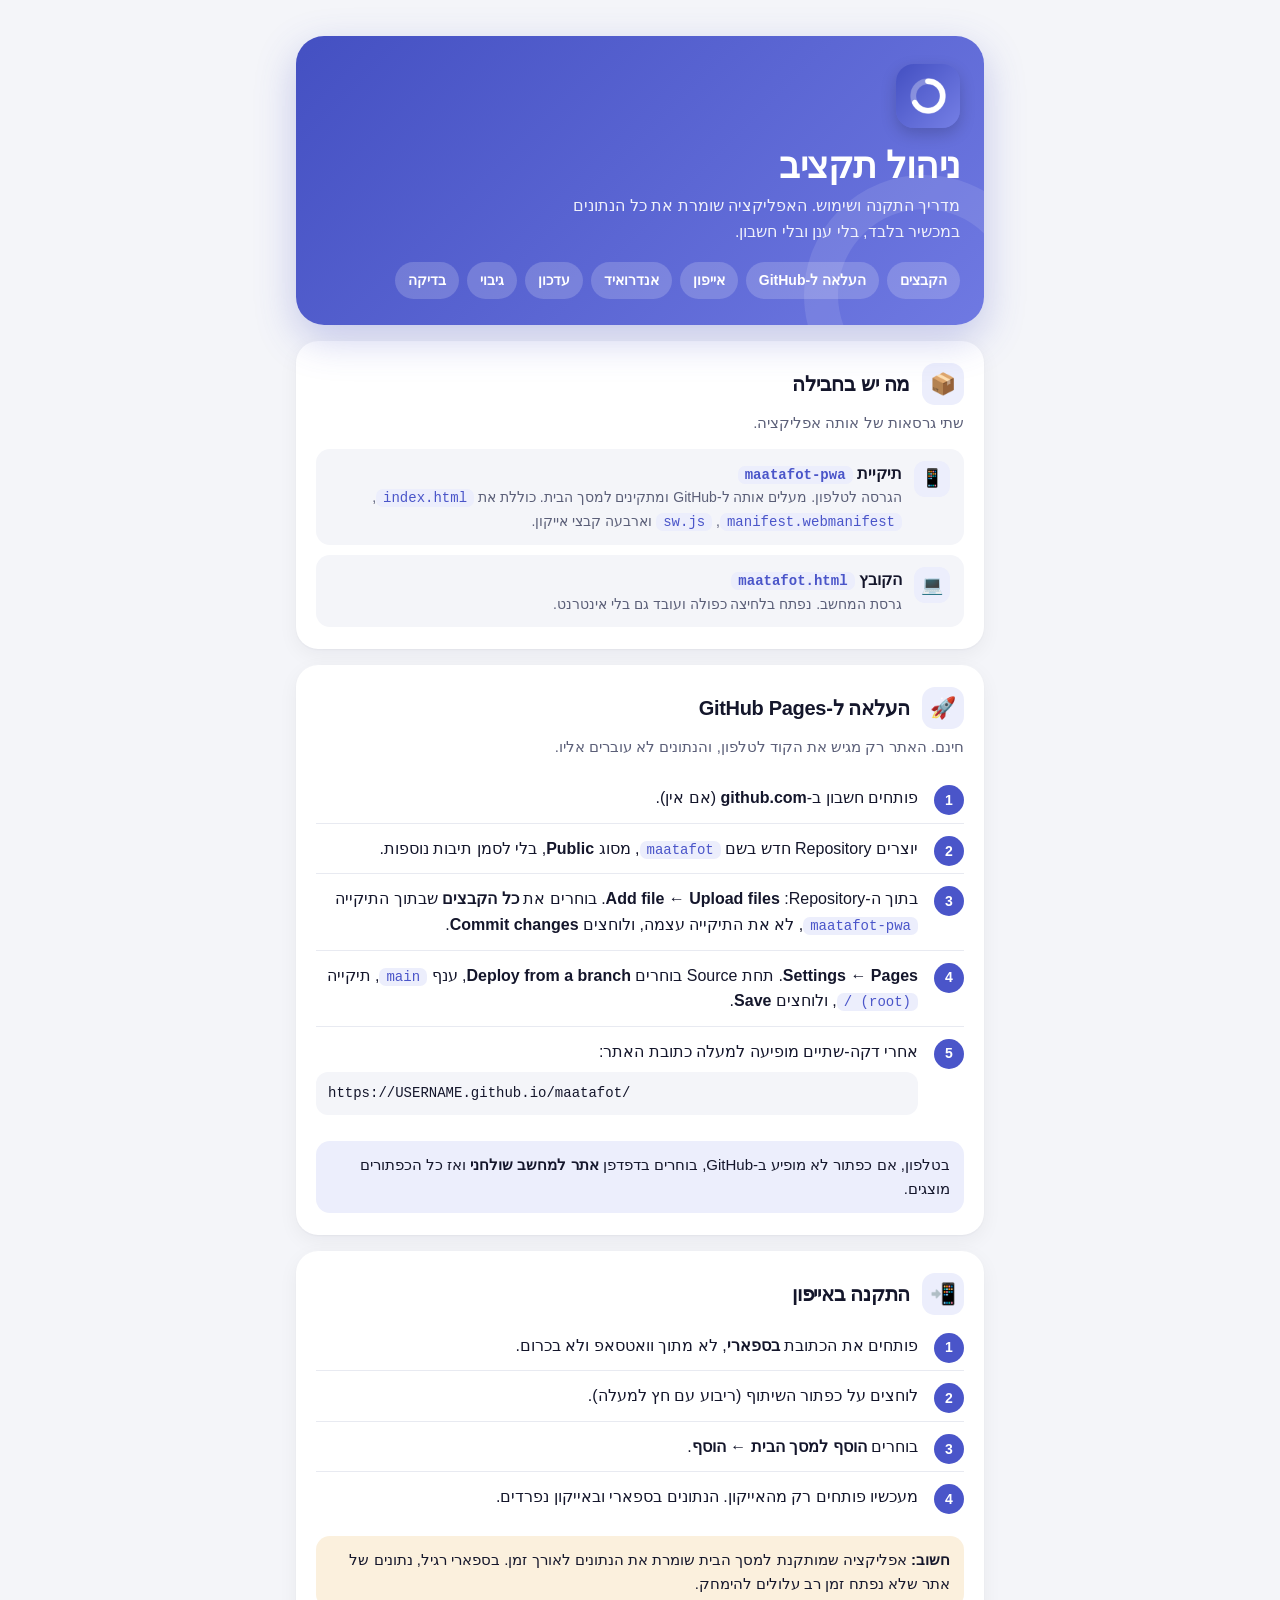
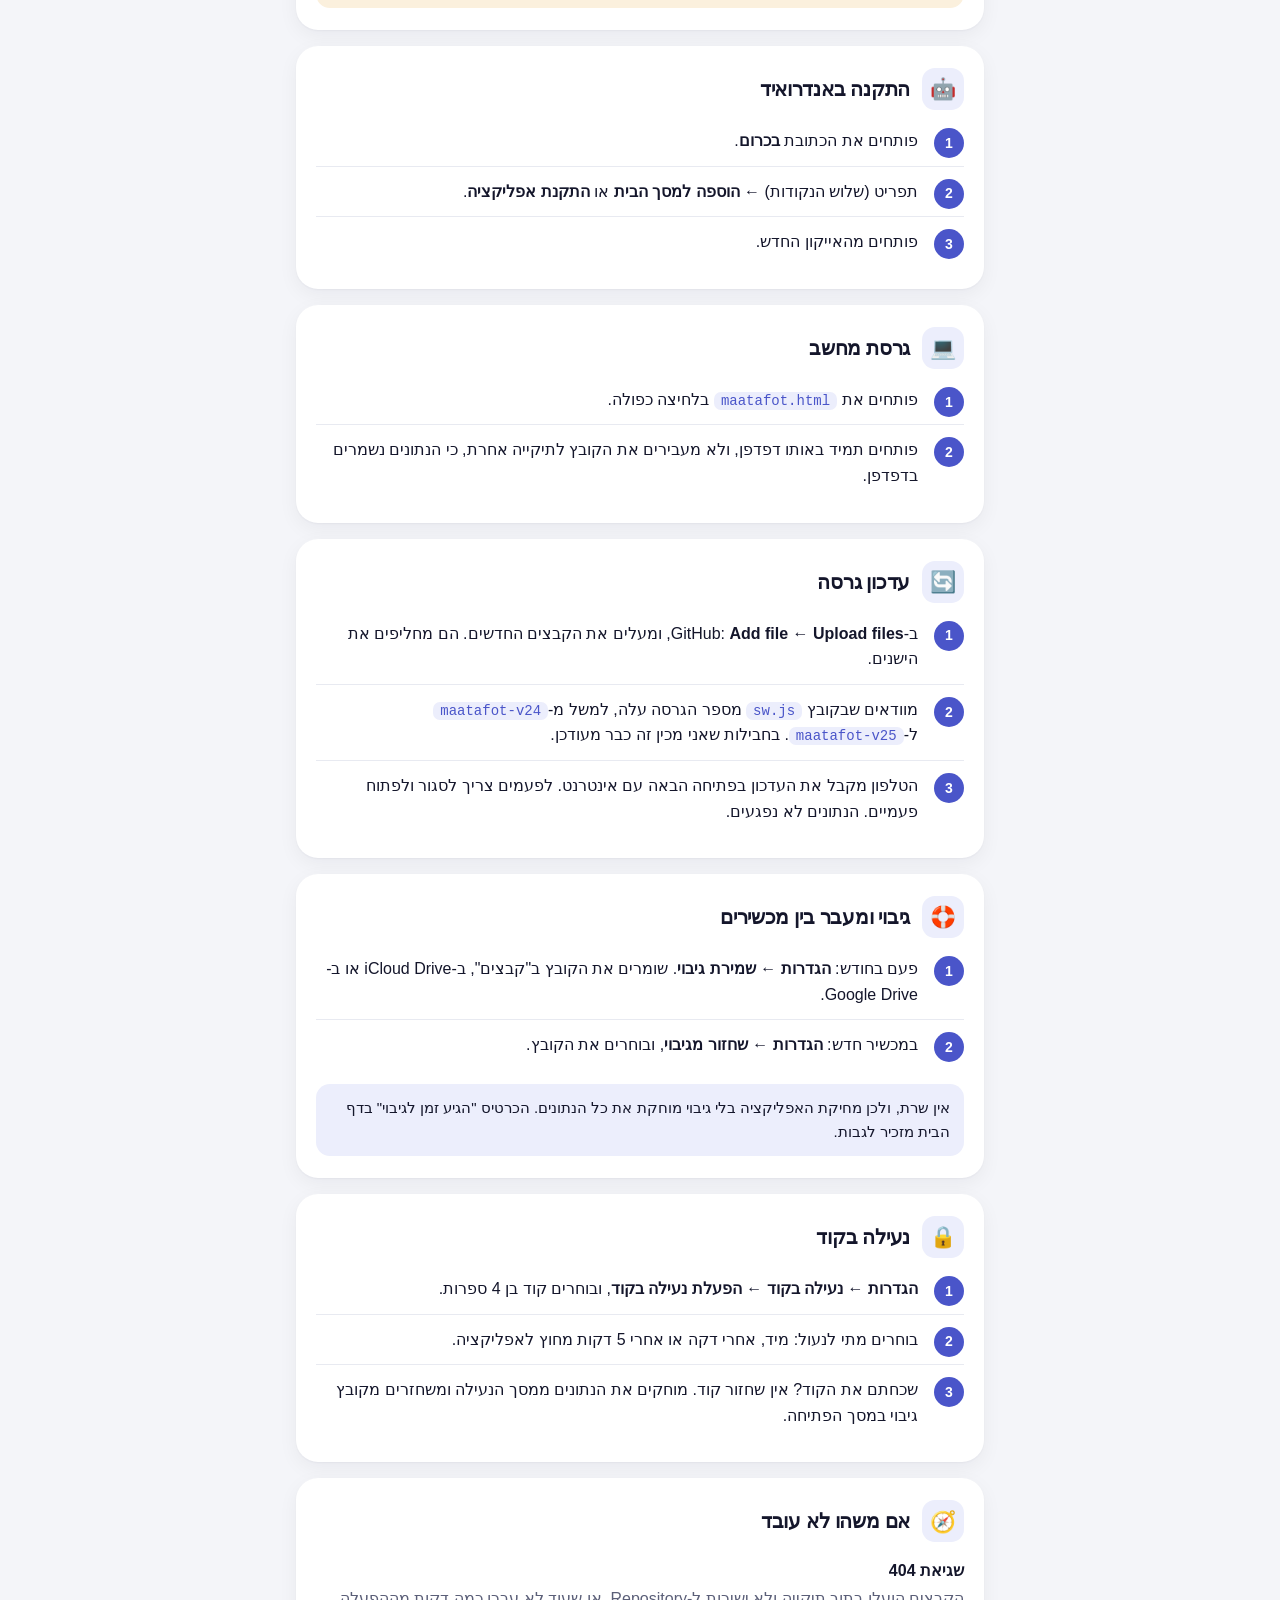
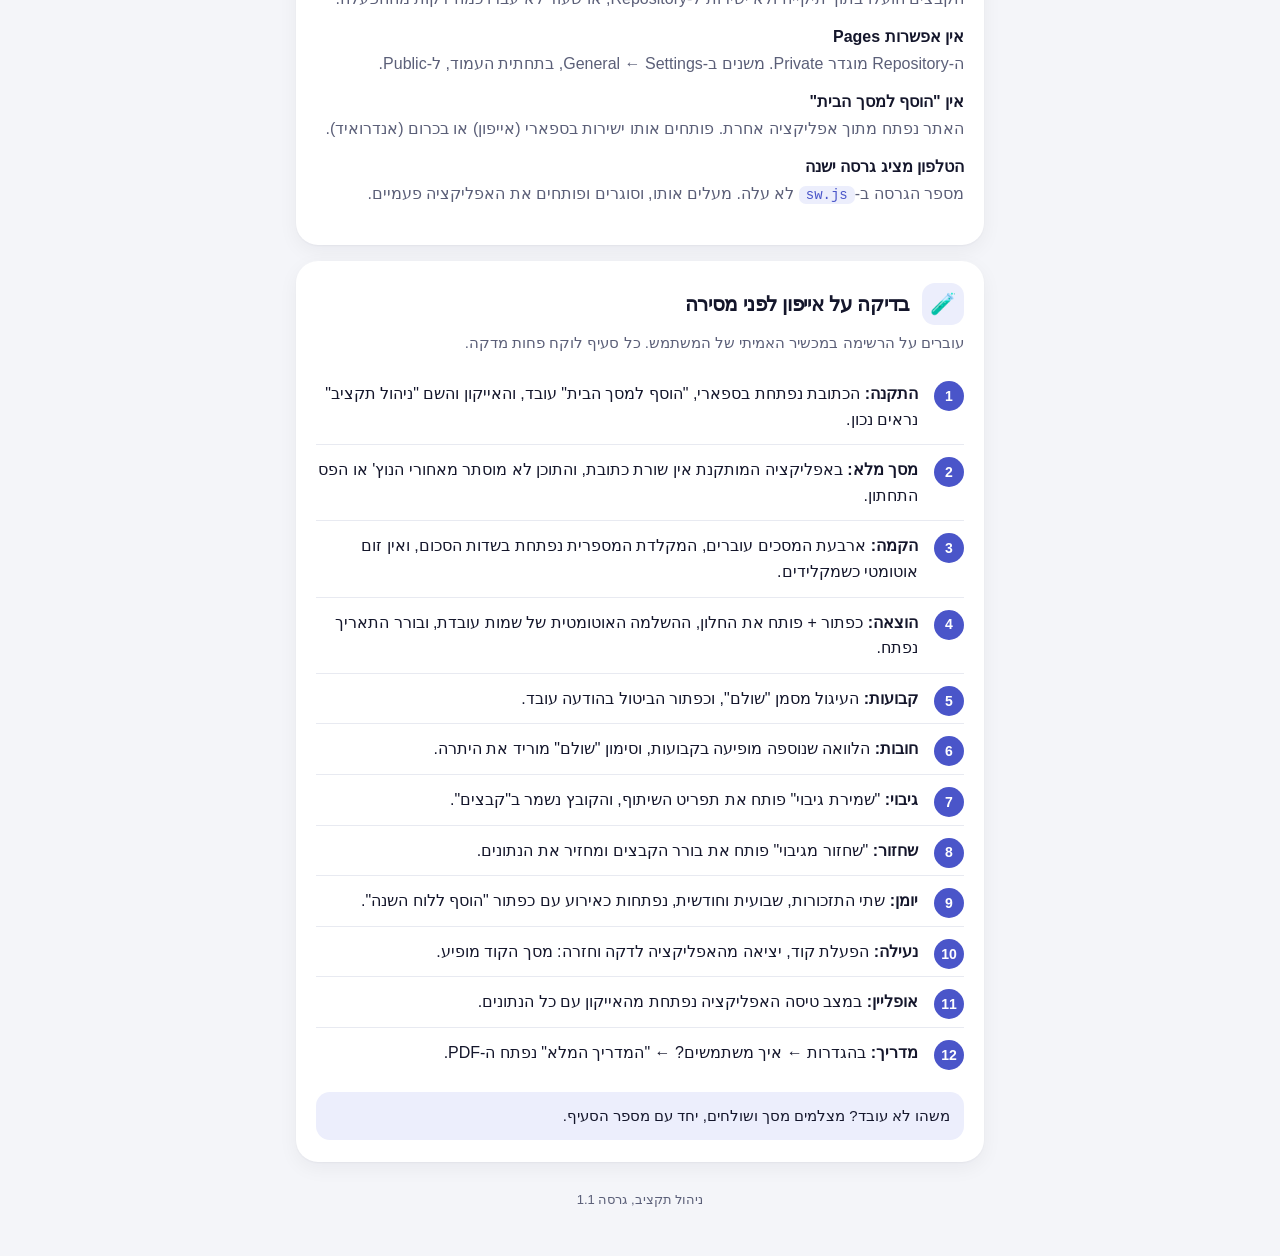
==== install-guide.html @ 2d6e5bea "Add files via upload" ====
<!DOCTYPE html>
<html lang="he" dir="rtl">
<head>
<meta charset="UTF-8">
<meta name="viewport" content="width=device-width, initial-scale=1, viewport-fit=cover">
<title>ניהול תקציב – מדריך התקנה</title>
<link rel="icon" type="image/png" href="[data-uri]">
<style>
:root{
  --paper:#F4F5F9; --surface:#FFFFFF; --ink:#14162B; --ink-2:#5B5F78; --line:#E8EAF1;
  --brand:#4A55C9; --brand-soft:#ECEEFC; --hero-a:#4450C2; --hero-b:#6F79E2;
  --warn:#B5701A; --warn-soft:#FBF0DD;
  --shadow:0 1px 2px rgba(20,22,43,.04), 0 6px 20px rgba(20,22,43,.05);
  --font:-apple-system, BlinkMacSystemFont, "SF Pro Text", "SF Hebrew", "Segoe UI", Roboto, "Noto Sans Hebrew", "Arial Hebrew", Arial, sans-serif;
  color-scheme:light;
  box-sizing:border-box;
  padding-top:env(safe-area-inset-top, 0px);
  padding-bottom:env(safe-area-inset-bottom, 0px);
}
@media (prefers-color-scheme: dark){
  :root:not([data-theme="light"]){
    --paper:#0E1020; --surface:#171A2E; --ink:#ECEEF8; --ink-2:#A3A8C3; --line:#262A42;
    --brand:#8B94F4; --brand-soft:#23285A; --hero-a:#3A44A8; --hero-b:#5560C9;
    --warn:#E8B054; --warn-soft:#3A2C12; --shadow:none; color-scheme:dark;
  }
}
:root[data-theme="dark"]{
  --paper:#0E1020; --surface:#171A2E; --ink:#ECEEF8; --ink-2:#A3A8C3; --line:#262A42;
  --brand:#8B94F4; --brand-soft:#23285A; --hero-a:#3A44A8; --hero-b:#5560C9;
  --warn:#E8B054; --warn-soft:#3A2C12; --shadow:none; color-scheme:dark;
}
*,*::before,*::after{box-sizing:border-box}
html{scroll-padding-top:env(safe-area-inset-top, 0px)}
body{margin:0;background:var(--paper);color:var(--ink);font-family:var(--font);font-size:16px;line-height:1.6;-webkit-font-smoothing:antialiased}
.wrap{max-width:720px;margin:0 auto;padding:20px 16px 48px}
header.hero{border-radius:28px;padding:28px 24px 26px;color:#fff;background:linear-gradient(135deg, var(--hero-a), var(--hero-b));
  box-shadow:0 14px 40px rgba(68,80,194,.28);position:relative;overflow:hidden}
header.hero::after{content:"";position:absolute;inset:auto -60px -90px auto;width:240px;height:240px;border-radius:50%;
  border:34px solid rgba(255,255,255,.10)}
.logo{width:64px;height:64px;border-radius:18px;display:block;box-shadow:0 6px 16px rgba(0,0,0,.18)}
.hero h1{font-size:30px;line-height:1.2;margin:16px 0 6px;letter-spacing:-.5px}
.hero p{margin:0;opacity:.9;max-width:44ch}
.chips{display:flex;flex-wrap:wrap;gap:8px;margin-top:18px;position:relative;z-index:1}
.chips a{color:#fff;text-decoration:none;font-size:14px;font-weight:600;background:rgba(255,255,255,.18);padding:7px 13px;border-radius:99px}
.chips a:active{background:rgba(255,255,255,.3)}
section.card{background:var(--surface);border-radius:22px;padding:22px 20px;margin-top:16px;box-shadow:var(--shadow)}
.card-head{display:flex;align-items:center;gap:12px;margin-bottom:6px}
.ic{width:42px;height:42px;border-radius:13px;background:var(--brand-soft);display:grid;place-items:center;font-size:21px;flex:none}
h2{font-size:20px;margin:0;letter-spacing:-.3px}
.sub{color:var(--ink-2);margin:4px 0 14px;font-size:15px}
ol.steps{list-style:none;counter-reset:s;margin:0;padding:0}
ol.steps > li{counter-increment:s;position:relative;padding:12px 46px 12px 0;border-top:1px solid var(--line)}
ol.steps > li:first-child{border-top:0}
ol.steps > li::before{content:counter(s);position:absolute;right:0;top:12px;width:30px;height:30px;border-radius:50%;
  background:var(--brand);color:#fff;font-weight:700;font-size:14px;display:grid;place-items:center}
:root[data-theme="dark"] ol.steps > li::before{color:#0E1020}
@media (prefers-color-scheme: dark){ :root:not([data-theme="light"]) ol.steps > li::before{color:#0E1020} }
ol.steps b{font-weight:650}
code{font-family:ui-monospace, "SF Mono", Menlo, Consolas, monospace;font-size:14px;background:var(--brand-soft);color:var(--brand);
  padding:1px 7px;border-radius:7px;direction:ltr;unicode-bidi:isolate;white-space:nowrap}
.url{display:block;margin-top:8px;padding:10px 12px;border-radius:12px;background:var(--paper);direction:ltr;text-align:left;
  font-family:ui-monospace, "SF Mono", Menlo, Consolas, monospace;font-size:14px;overflow-x:auto;white-space:nowrap}
.note{margin-top:14px;padding:12px 14px;border-radius:14px;background:var(--brand-soft);font-size:15px}
.note.warn{background:var(--warn-soft)}
.note b{font-weight:650}
.files{display:grid;gap:10px;margin-top:6px}
.file{display:flex;gap:12px;align-items:flex-start;padding:12px 14px;border-radius:14px;background:var(--paper)}
.file .ic{width:36px;height:36px;font-size:18px;border-radius:11px}
.file div{min-width:0}
.file small{display:block;color:var(--ink-2);font-size:14px}
.trouble dt{font-weight:650;margin-top:12px}
.trouble dd{margin:2px 0 0;color:var(--ink-2)}
footer{text-align:center;color:var(--ink-2);font-size:13px;margin-top:28px}
@media (min-width:640px){ .wrap{padding-top:36px} .hero h1{font-size:36px} }
</style>
</head>
<body>
<div class="wrap">

<header class="hero">
  <img class="logo" alt="" src="[data-uri]">
  <h1>ניהול תקציב</h1>
  <p>מדריך התקנה ושימוש. האפליקציה שומרת את כל הנתונים במכשיר בלבד, בלי ענן ובלי חשבון.</p>
  <nav class="chips" aria-label="תוכן המדריך">
    <a href="#files">הקבצים</a><a href="#github">העלאה ל-GitHub</a><a href="#iphone">אייפון</a><a href="#android">אנדרואיד</a><a href="#update">עדכון</a><a href="#backup">גיבוי</a><a href="#checklist">בדיקה</a>
  </nav>
</header>

<section class="card" id="files">
  <div class="card-head"><span class="ic">📦</span><h2>מה יש בחבילה</h2></div>
  <p class="sub">שתי גרסאות של אותה אפליקציה.</p>
  <div class="files">
    <div class="file"><span class="ic">📱</span><div><b>תיקיית <code>maatafot-pwa</code></b><small>הגרסה לטלפון. מעלים אותה ל-GitHub ומתקינים למסך הבית. כוללת את <code>index.html</code>, <code>manifest.webmanifest</code>, <code>sw.js</code> וארבעה קבצי אייקון.</small></div></div>
    <div class="file"><span class="ic">💻</span><div><b>הקובץ <code>maatafot.html</code></b><small>גרסת המחשב. נפתח בלחיצה כפולה ועובד גם בלי אינטרנט.</small></div></div>
  </div>
</section>

<section class="card" id="github">
  <div class="card-head"><span class="ic">🚀</span><h2>העלאה ל-GitHub Pages</h2></div>
  <p class="sub">חינם. האתר רק מגיש את הקוד לטלפון, והנתונים לא עוברים אליו.</p>
  <ol class="steps">
    <li>פותחים חשבון ב-<b><bdi>github.com</bdi></b> (אם אין).</li>
    <li>יוצרים <bdi>Repository</bdi> חדש בשם <code>maatafot</code>, מסוג <b><bdi>Public</bdi></b>, בלי לסמן תיבות נוספות.</li>
    <li>בתוך ה-<bdi>Repository</bdi>: <b>Add file ← Upload files</b>. בוחרים את <b>כל הקבצים</b> שבתוך התיקייה <code>maatafot-pwa</code>, לא את התיקייה עצמה, ולוחצים <b><bdi>Commit changes</bdi></b>.</li>
    <li><b>Settings ← Pages</b>. תחת <bdi>Source</bdi> בוחרים <b><bdi>Deploy from a branch</bdi></b>, ענף <code>main</code>, תיקייה <code>/ (root)</code>, ולוחצים <b><bdi>Save</bdi></b>.</li>
    <li>אחרי דקה-שתיים מופיעה למעלה כתובת האתר:<span class="url">https://USERNAME.github.io/maatafot/</span></li>
  </ol>
  <div class="note">בטלפון, אם כפתור לא מופיע ב-GitHub, בוחרים בדפדפן <b>אתר למחשב שולחני</b> ואז כל הכפתורים מוצגים.</div>
</section>

<section class="card" id="iphone">
  <div class="card-head"><span class="ic">📲</span><h2>התקנה באייפון</h2></div>
  <ol class="steps">
    <li>פותחים את הכתובת <b>בספארי</b>, לא מתוך וואטסאפ ולא בכרום.</li>
    <li>לוחצים על כפתור השיתוף (ריבוע עם חץ למעלה).</li>
    <li>בוחרים <b>הוסף למסך הבית</b> ← <b>הוסף</b>.</li>
    <li>מעכשיו פותחים רק מהאייקון. הנתונים בספארי ובאייקון נפרדים.</li>
  </ol>
  <div class="note warn"><b>חשוב:</b> אפליקציה שמותקנת למסך הבית שומרת את הנתונים לאורך זמן. בספארי רגיל, נתונים של אתר שלא נפתח זמן רב עלולים להימחק.</div>
</section>

<section class="card" id="android">
  <div class="card-head"><span class="ic">🤖</span><h2>התקנה באנדרואיד</h2></div>
  <ol class="steps">
    <li>פותחים את הכתובת <b>בכרום</b>.</li>
    <li>תפריט (שלוש הנקודות) ← <b>הוספה למסך הבית</b> או <b>התקנת אפליקציה</b>.</li>
    <li>פותחים מהאייקון החדש.</li>
  </ol>
</section>

<section class="card" id="desktop">
  <div class="card-head"><span class="ic">💻</span><h2>גרסת מחשב</h2></div>
  <ol class="steps">
    <li>פותחים את <code>maatafot.html</code> בלחיצה כפולה.</li>
    <li>פותחים תמיד באותו דפדפן, ולא מעבירים את הקובץ לתיקייה אחרת, כי הנתונים נשמרים בדפדפן.</li>
  </ol>
</section>

<section class="card" id="update">
  <div class="card-head"><span class="ic">🔄</span><h2>עדכון גרסה</h2></div>
  <ol class="steps">
    <li>ב-GitHub: <b>Add file ← Upload files</b>, ומעלים את הקבצים החדשים. הם מחליפים את הישנים.</li>
    <li>מוודאים שבקובץ <code>sw.js</code> מספר הגרסה עלה, למשל מ-<code>maatafot-v24</code> ל-<code>maatafot-v25</code>. בחבילות שאני מכין זה כבר מעודכן.</li>
    <li>הטלפון מקבל את העדכון בפתיחה הבאה עם אינטרנט. לפעמים צריך לסגור ולפתוח פעמיים. הנתונים לא נפגעים.</li>
  </ol>
</section>

<section class="card" id="backup">
  <div class="card-head"><span class="ic">🛟</span><h2>גיבוי ומעבר בין מכשירים</h2></div>
  <ol class="steps">
    <li>פעם בחודש: <b>הגדרות ← שמירת גיבוי</b>. שומרים את הקובץ ב"קבצים", ב-iCloud Drive או ב-Google Drive.</li>
    <li>במכשיר חדש: <b>הגדרות ← שחזור מגיבוי</b>, ובוחרים את הקובץ.</li>
  </ol>
  <div class="note">אין שרת, ולכן מחיקת האפליקציה בלי גיבוי מוחקת את כל הנתונים. הכרטיס "הגיע זמן לגיבוי" בדף הבית מזכיר לגבות.</div>
</section>

<section class="card" id="lock">
  <div class="card-head"><span class="ic">🔒</span><h2>נעילה בקוד</h2></div>
  <ol class="steps">
    <li><b>הגדרות ← נעילה בקוד ← הפעלת נעילה בקוד</b>, ובוחרים קוד בן 4 ספרות.</li>
    <li>בוחרים מתי לנעול: מיד, אחרי דקה או אחרי 5 דקות מחוץ לאפליקציה.</li>
    <li>שכחתם את הקוד? אין שחזור קוד. מוחקים את הנתונים ממסך הנעילה ומשחזרים מקובץ גיבוי במסך הפתיחה.</li>
  </ol>
</section>

<section class="card">
  <div class="card-head"><span class="ic">🧭</span><h2>אם משהו לא עובד</h2></div>
  <dl class="trouble">
    <dt>שגיאת 404</dt><dd>הקבצים הועלו בתוך תיקייה ולא ישירות ל-<bdi>Repository</bdi>, או שעוד לא עברו כמה דקות מההפעלה.</dd>
    <dt>אין אפשרות Pages</dt><dd>ה-<bdi>Repository</bdi> מוגדר Private. משנים ב-<bdi>Settings</bdi> ← <bdi>General</bdi>, בתחתית העמוד, ל-Public.</dd>
    <dt>אין "הוסף למסך הבית"</dt><dd>האתר נפתח מתוך אפליקציה אחרת. פותחים אותו ישירות בספארי (אייפון) או בכרום (אנדרואיד).</dd>
    <dt>הטלפון מציג גרסה ישנה</dt><dd>מספר הגרסה ב-<code>sw.js</code> לא עלה. מעלים אותו, וסוגרים ופותחים את האפליקציה פעמיים.</dd>
  </dl>
</section>

<section class="card" id="checklist">
  <div class="card-head"><span class="ic">🧪</span><h2>בדיקה על אייפון לפני מסירה</h2></div>
  <p class="sub">עוברים על הרשימה במכשיר האמיתי של המשתמש. כל סעיף לוקח פחות מדקה.</p>
  <ol class="steps">
    <li><b>התקנה:</b> הכתובת נפתחת בספארי, "הוסף למסך הבית" עובד, והאייקון והשם "ניהול תקציב" נראים נכון.</li>
    <li><b>מסך מלא:</b> באפליקציה המותקנת אין שורת כתובת, והתוכן לא מוסתר מאחורי הנוץ' או הפס התחתון.</li>
    <li><b>הקמה:</b> ארבעת המסכים עוברים, המקלדת המספרית נפתחת בשדות הסכום, ואין זום אוטומטי כשמקלידים.</li>
    <li><b>הוצאה:</b> כפתור + פותח את החלון, ההשלמה האוטומטית של שמות עובדת, ובורר התאריך נפתח.</li>
    <li><b>קבועות:</b> העיגול מסמן "שולם", וכפתור הביטול בהודעה עובד.</li>
    <li><b>חובות:</b> הלוואה שנוספה מופיעה בקבועות, וסימון "שולם" מוריד את היתרה.</li>
    <li><b>גיבוי:</b> "שמירת גיבוי" פותח את תפריט השיתוף, והקובץ נשמר ב"קבצים".</li>
    <li><b>שחזור:</b> "שחזור מגיבוי" פותח את בורר הקבצים ומחזיר את הנתונים.</li>
    <li><b>יומן:</b> שתי התזכורות, שבועית וחודשית, נפתחות כאירוע עם כפתור "הוסף ללוח השנה".</li>
    <li><b>נעילה:</b> הפעלת קוד, יציאה מהאפליקציה לדקה וחזרה: מסך הקוד מופיע.</li>
    <li><b>אופליין:</b> במצב טיסה האפליקציה נפתחת מהאייקון עם כל הנתונים.</li>
    <li><b>מדריך:</b> בהגדרות ← איך משתמשים? ← "המדריך המלא" נפתח ה-PDF.</li>
  </ol>
  <div class="note">משהו לא עובד? מצלמים מסך ושולחים, יחד עם מספר הסעיף.</div>
</section>

<footer>ניהול תקציב, גרסה 1.1</footer>
</div>
</body>
</html>
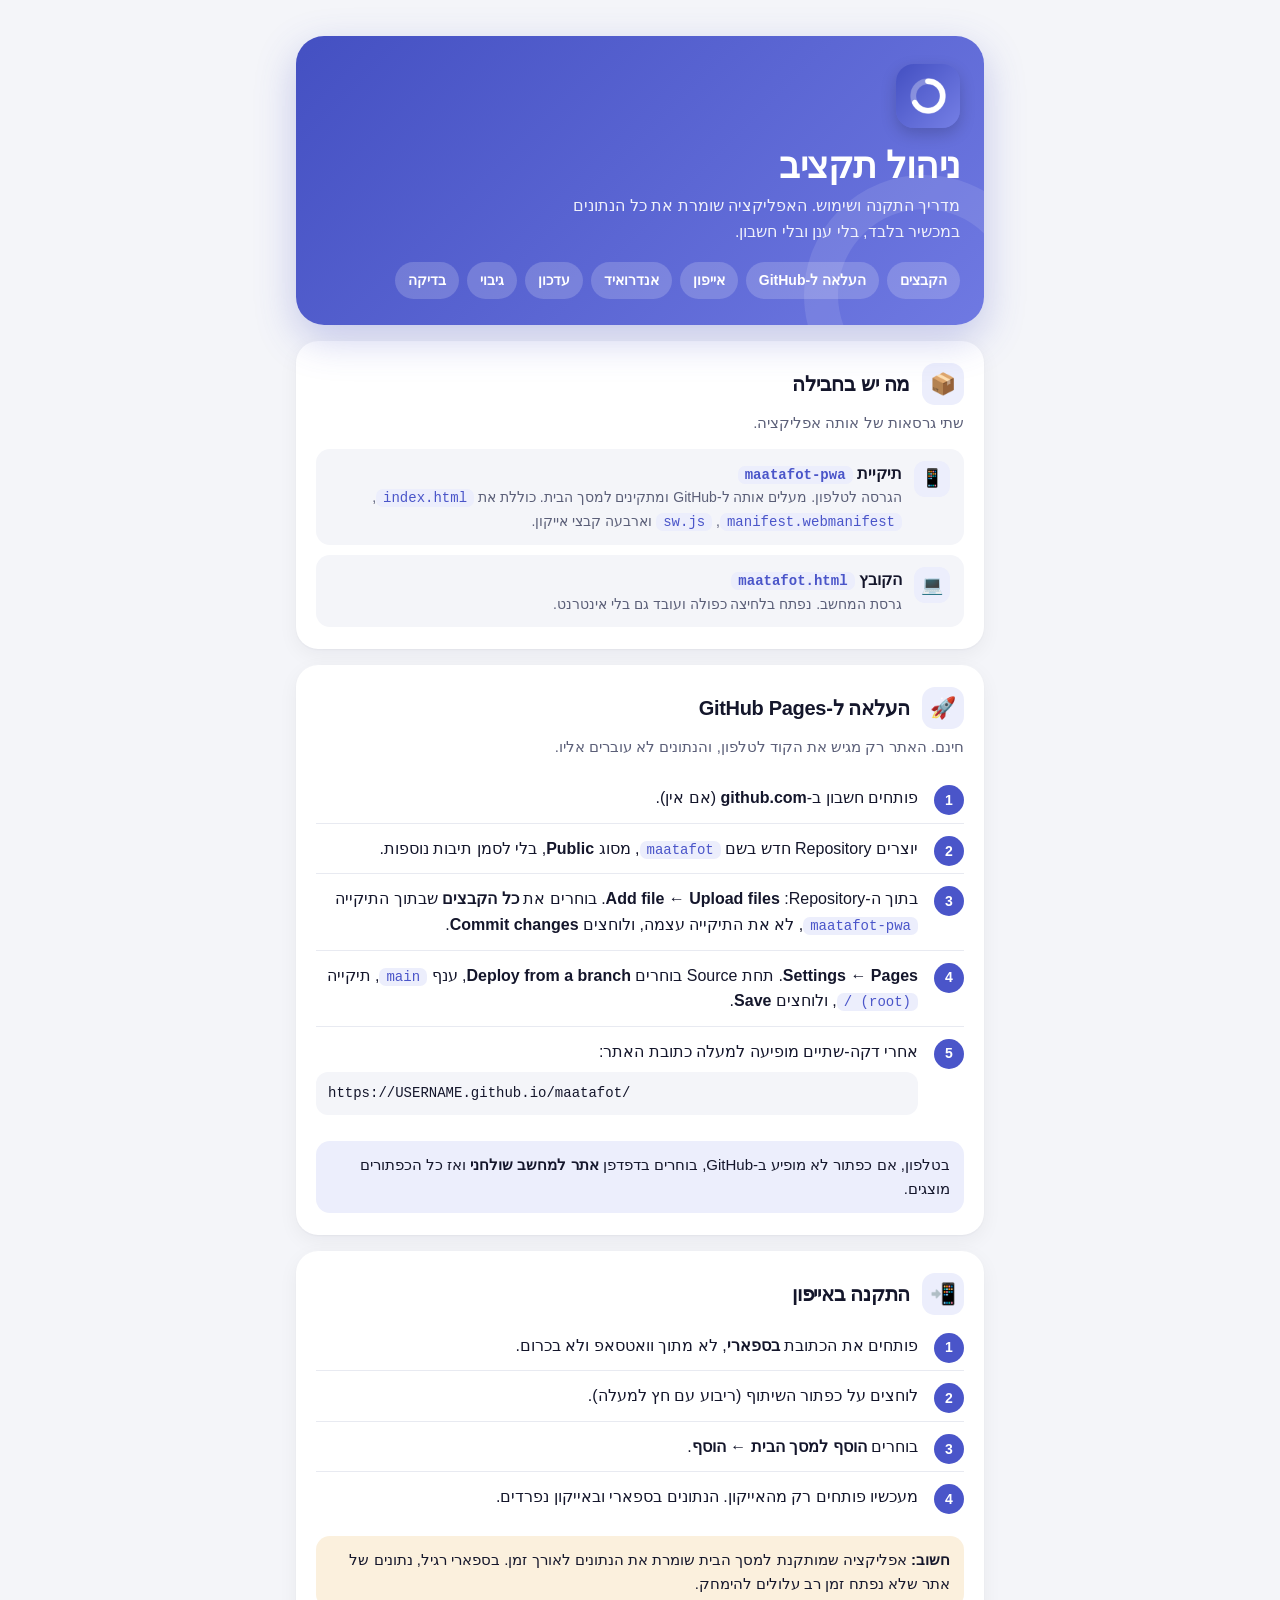
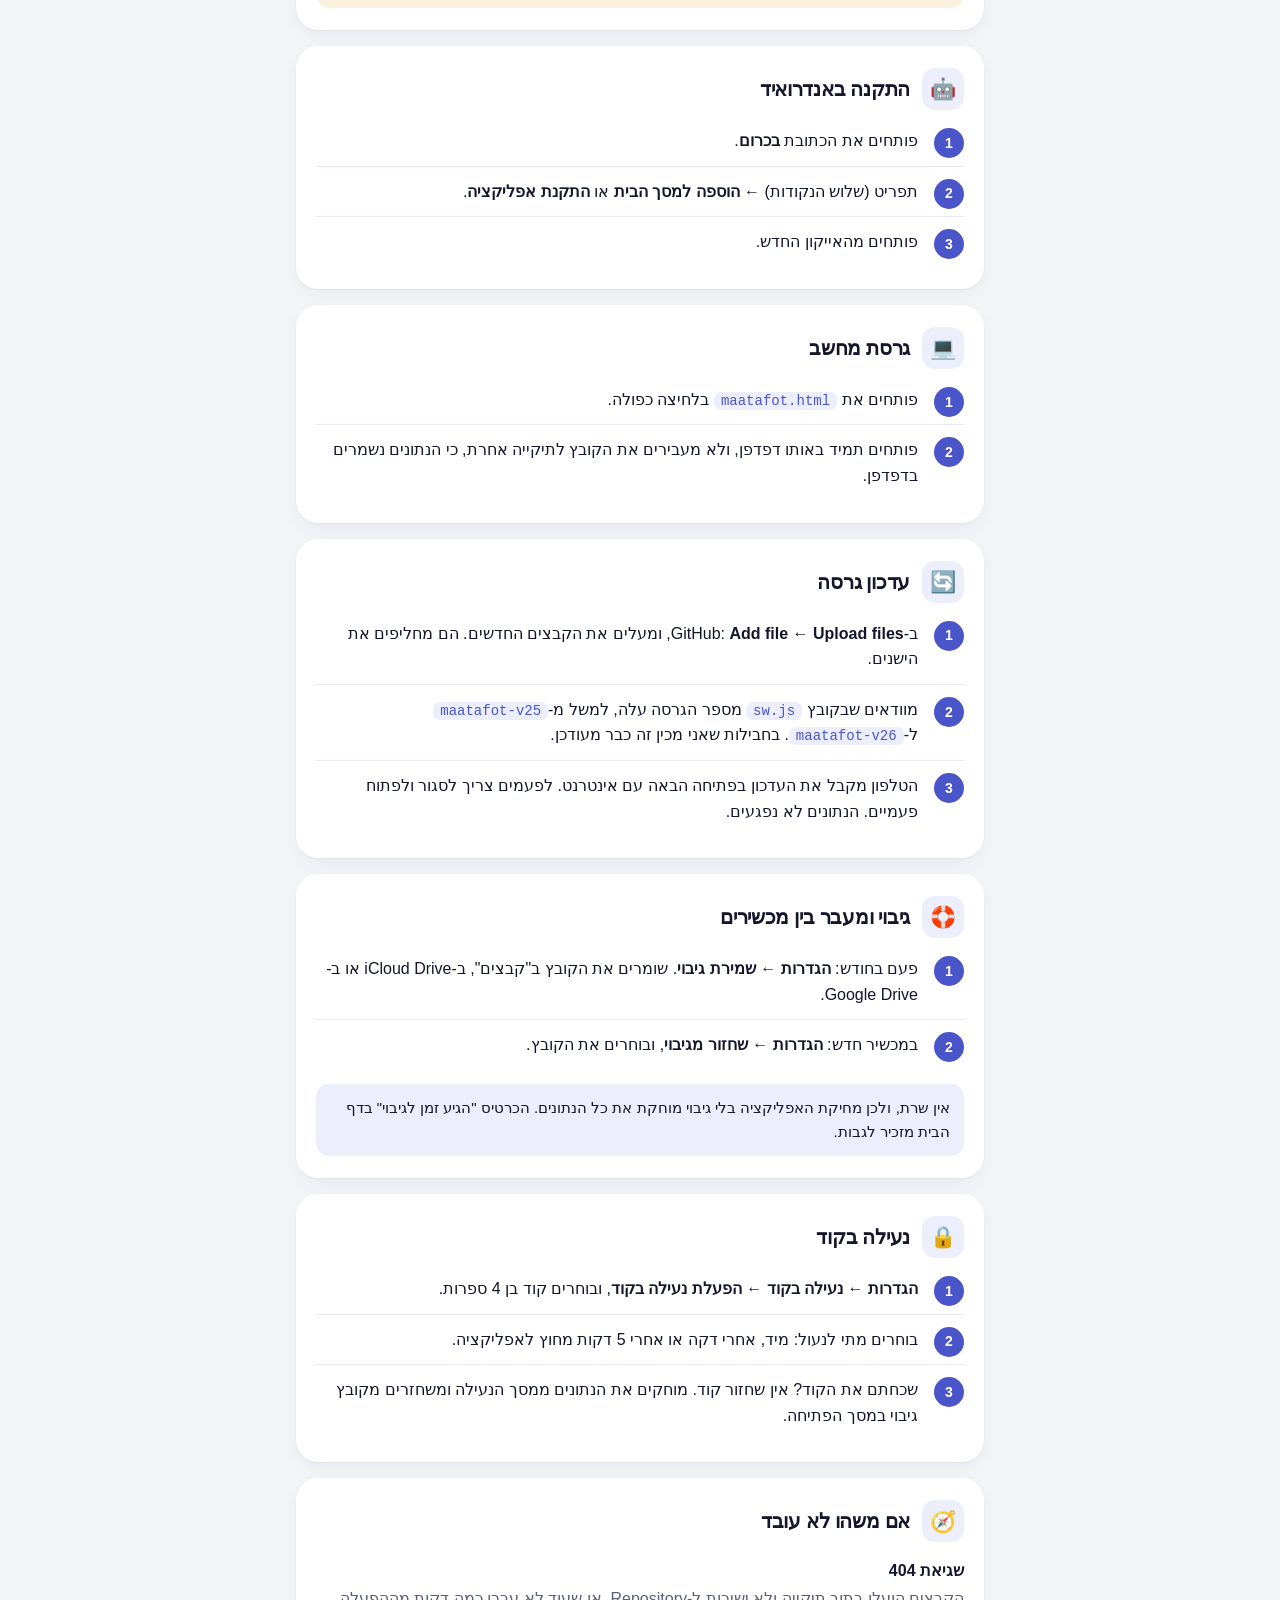
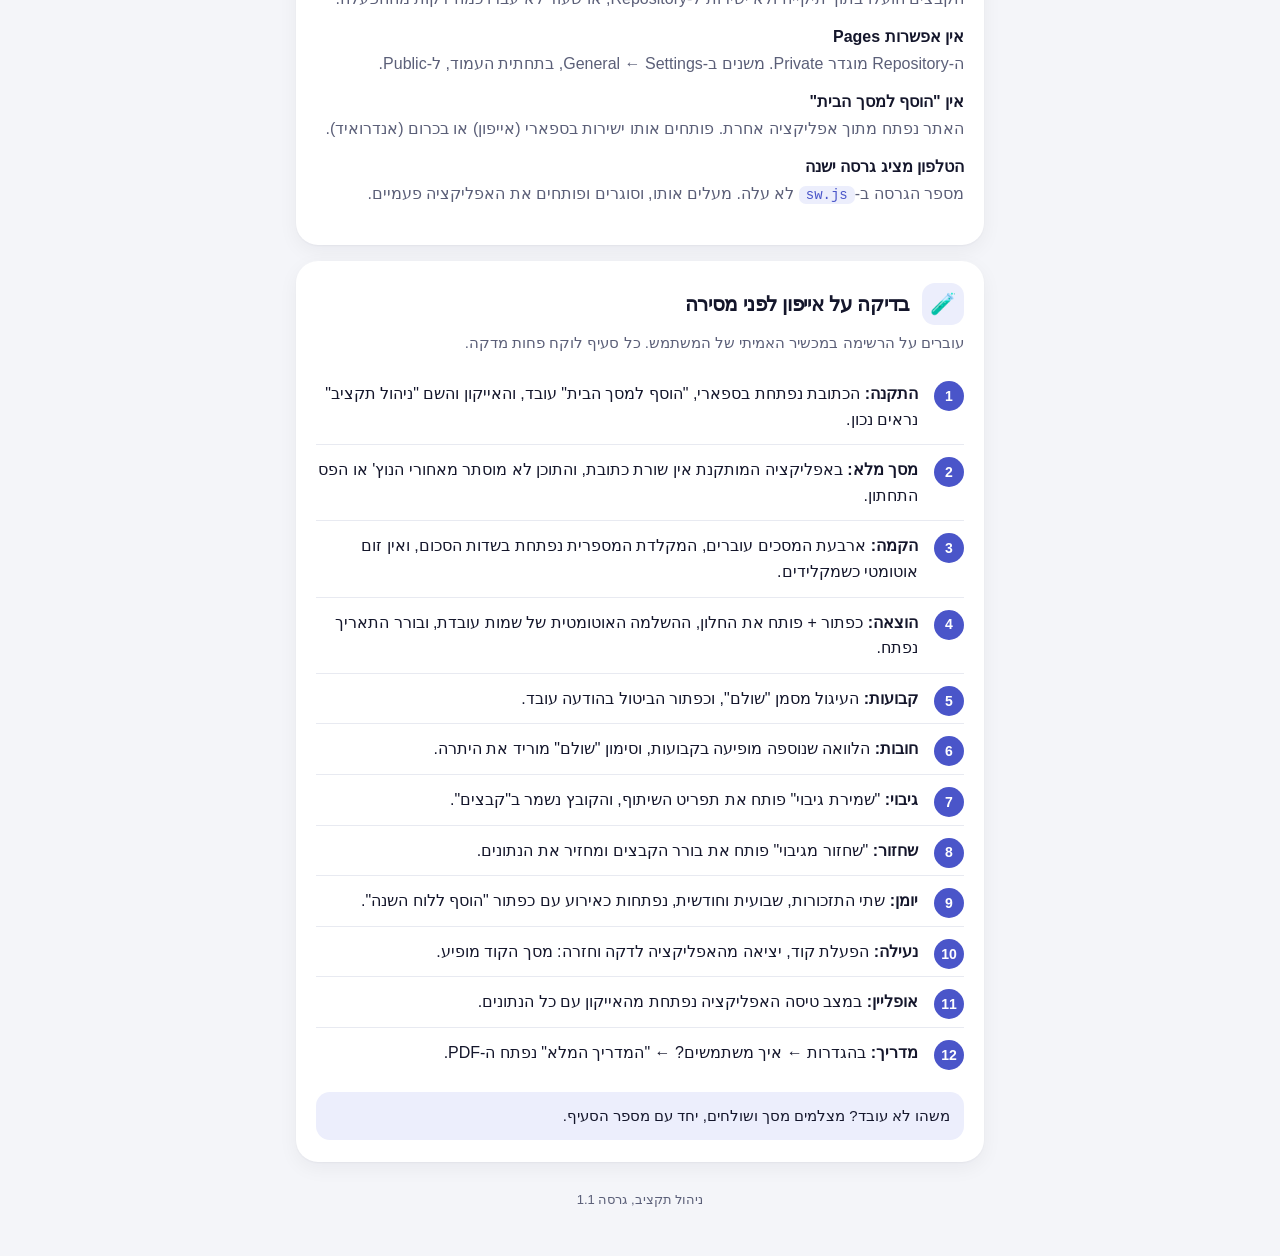
==== commit 5c5104d7: "Update app, guides and add Excel workbook - index.html: new build with welcome screen, intro tour an" ====
--- a/install-guide.html
+++ b/install-guide.html
@@ -140,7 +140,7 @@
   <div class="card-head"><span class="ic">🔄</span><h2>עדכון גרסה</h2></div>
   <ol class="steps">
     <li>ב-GitHub: <b>Add file ← Upload files</b>, ומעלים את הקבצים החדשים. הם מחליפים את הישנים.</li>
-    <li>מוודאים שבקובץ <code>sw.js</code> מספר הגרסה עלה, למשל מ-<code>maatafot-v24</code> ל-<code>maatafot-v25</code>. בחבילות שאני מכין זה כבר מעודכן.</li>
+    <li>מוודאים שבקובץ <code>sw.js</code> מספר הגרסה עלה, למשל מ-<code>maatafot-v25</code> ל-<code>maatafot-v26</code>. בחבילות שאני מכין זה כבר מעודכן.</li>
     <li>הטלפון מקבל את העדכון בפתיחה הבאה עם אינטרנט. לפעמים צריך לסגור ולפתוח פעמיים. הנתונים לא נפגעים.</li>
   </ol>
 </section>
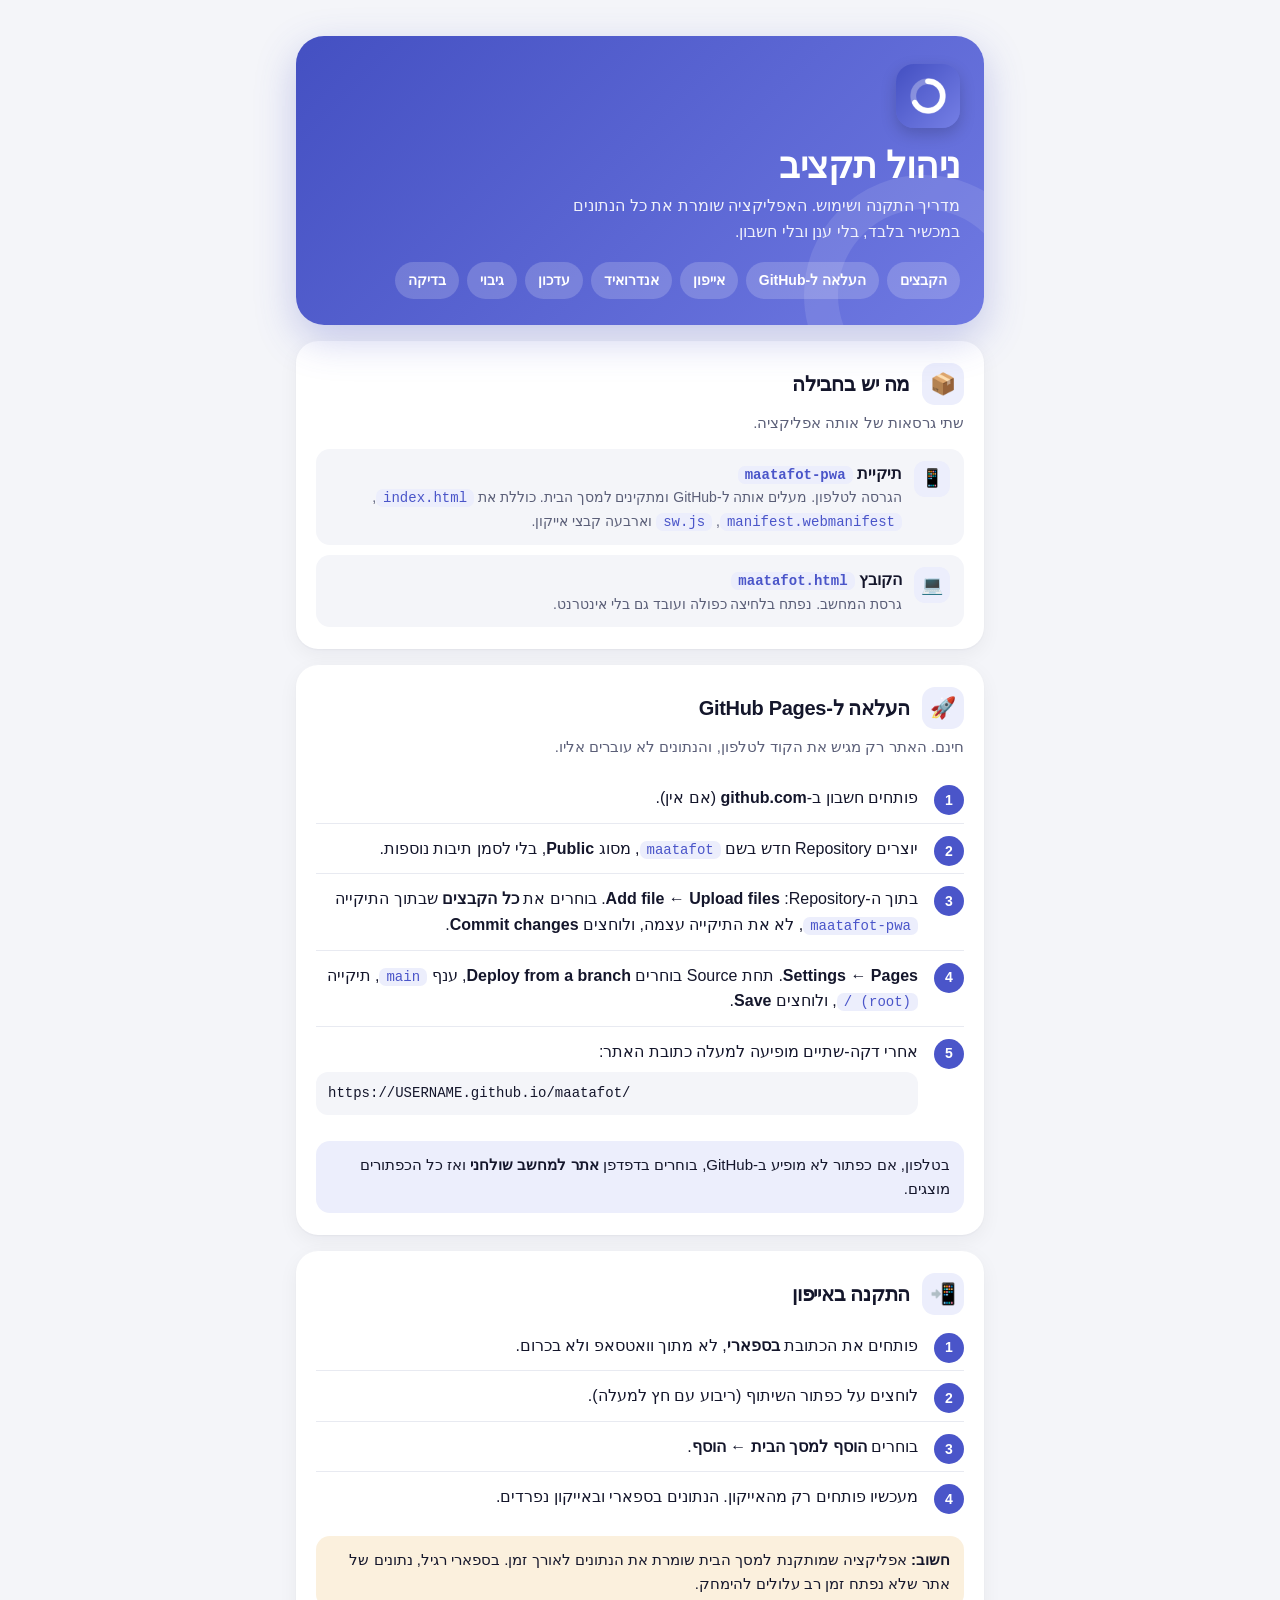
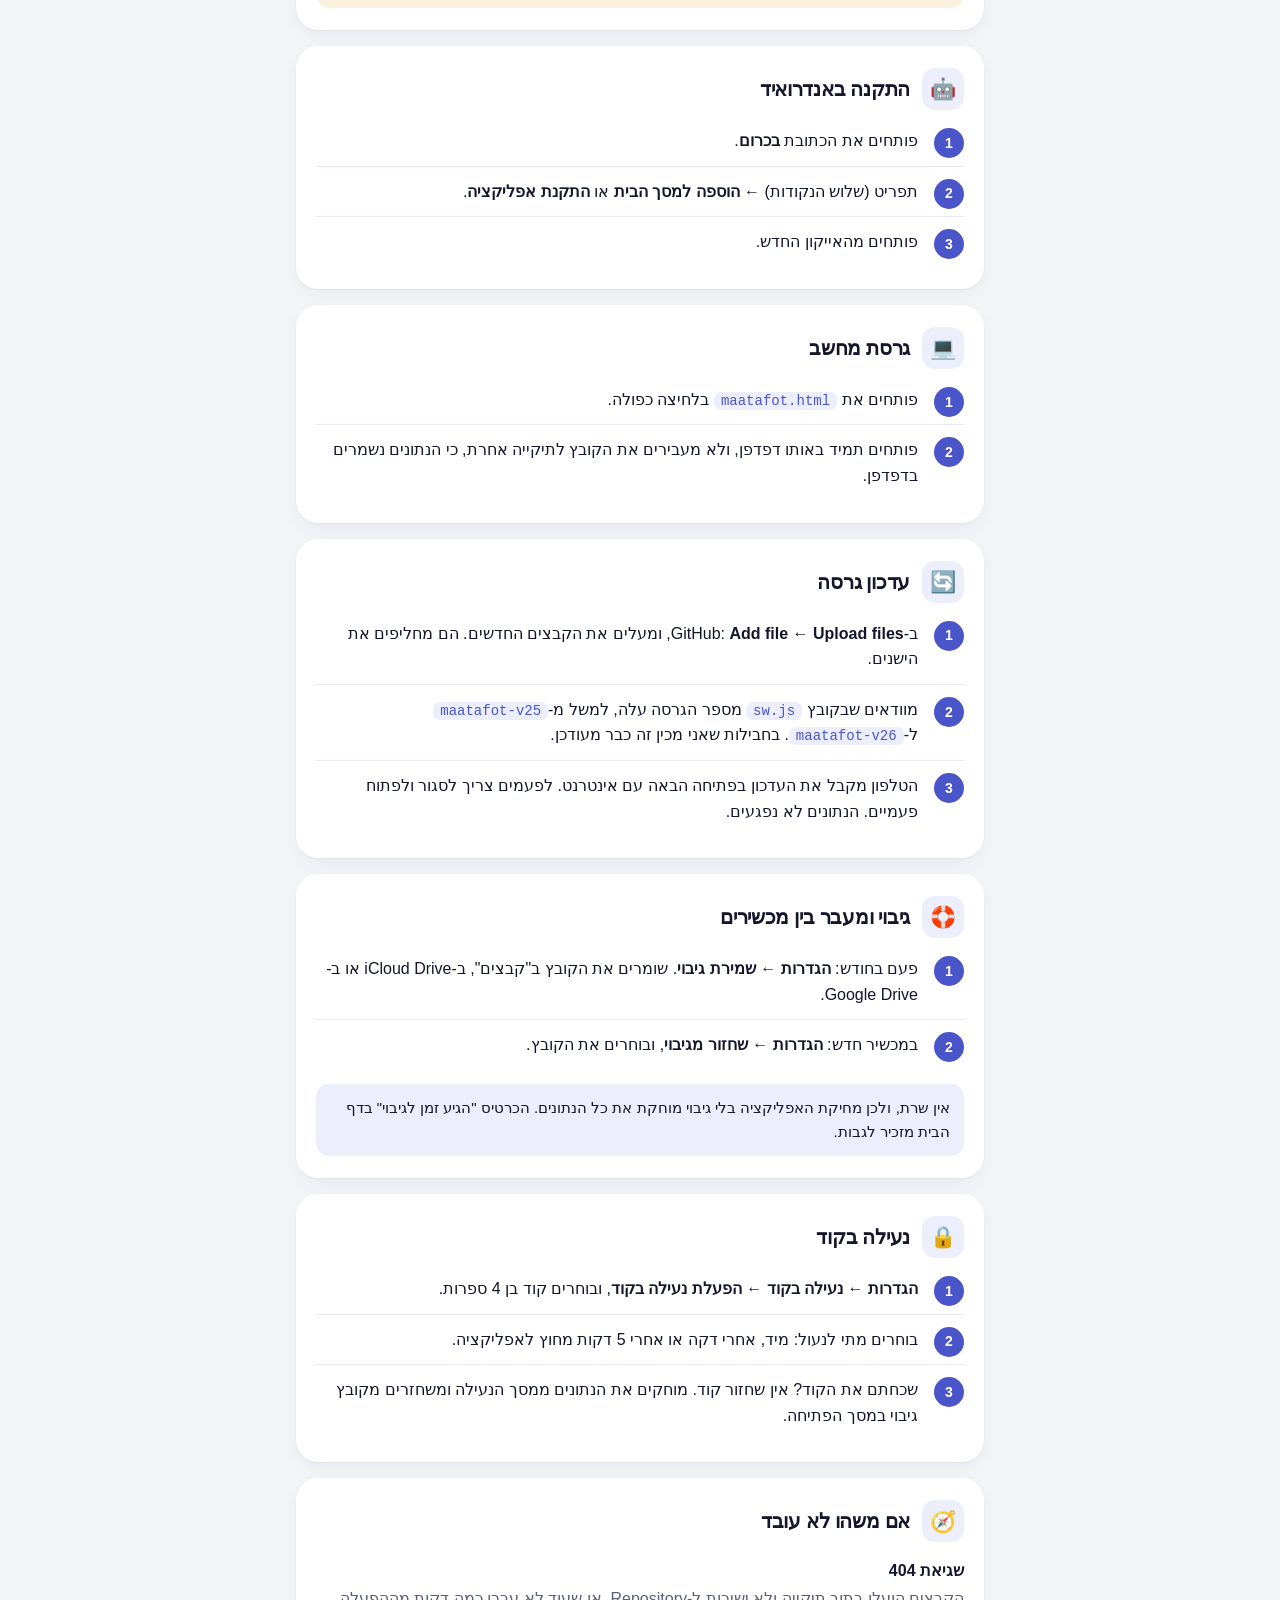
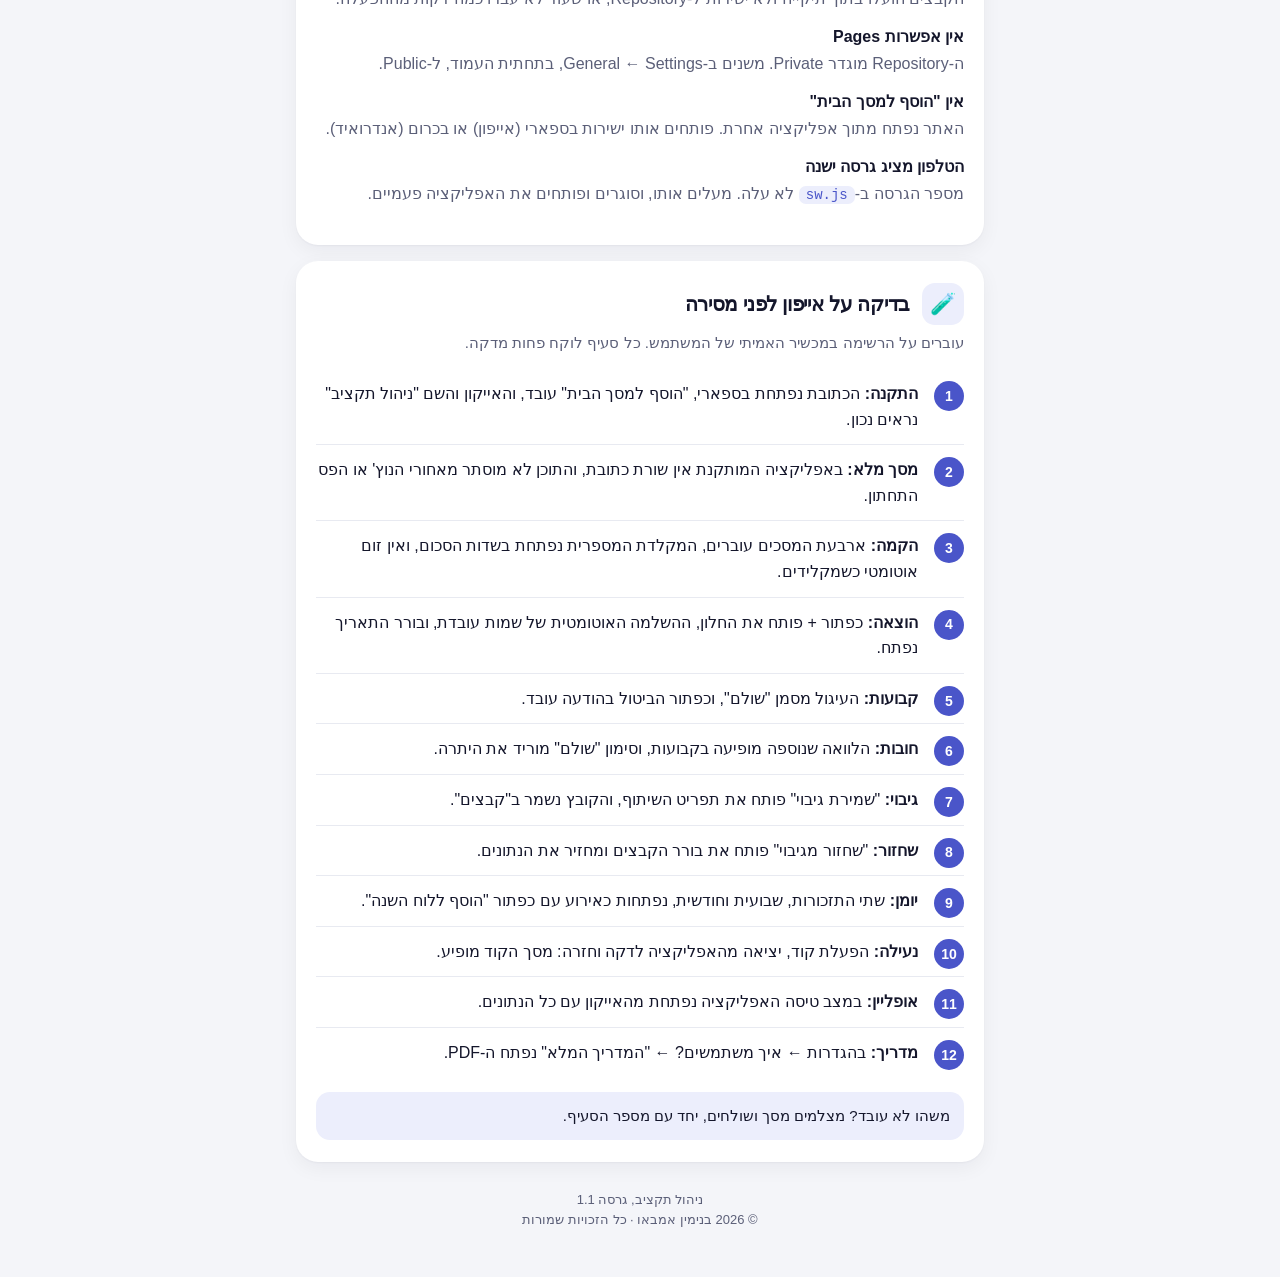
==== commit 37a76cd0: "New logo and copyright line in all guides - guide.pdf and madrich-hatkana.pdf: cover logo replaced w" ====
--- a/install-guide.html
+++ b/install-guide.html
@@ -1,4 +1,5 @@
 <!DOCTYPE html>
+<!-- ניהול תקציב · © 2026 בנימין אמבאו · כל הזכויות שמורות -->
 <html lang="he" dir="rtl">
 <head>
 <meta charset="UTF-8">
@@ -193,7 +194,7 @@
   <div class="note">משהו לא עובד? מצלמים מסך ושולחים, יחד עם מספר הסעיף.</div>
 </section>
 
-<footer>ניהול תקציב, גרסה 1.1</footer>
+<footer>ניהול תקציב, גרסה 1.1<br>© 2026 בנימין אמבאו · כל הזכויות שמורות</footer>
 </div>
 </body>
 </html>
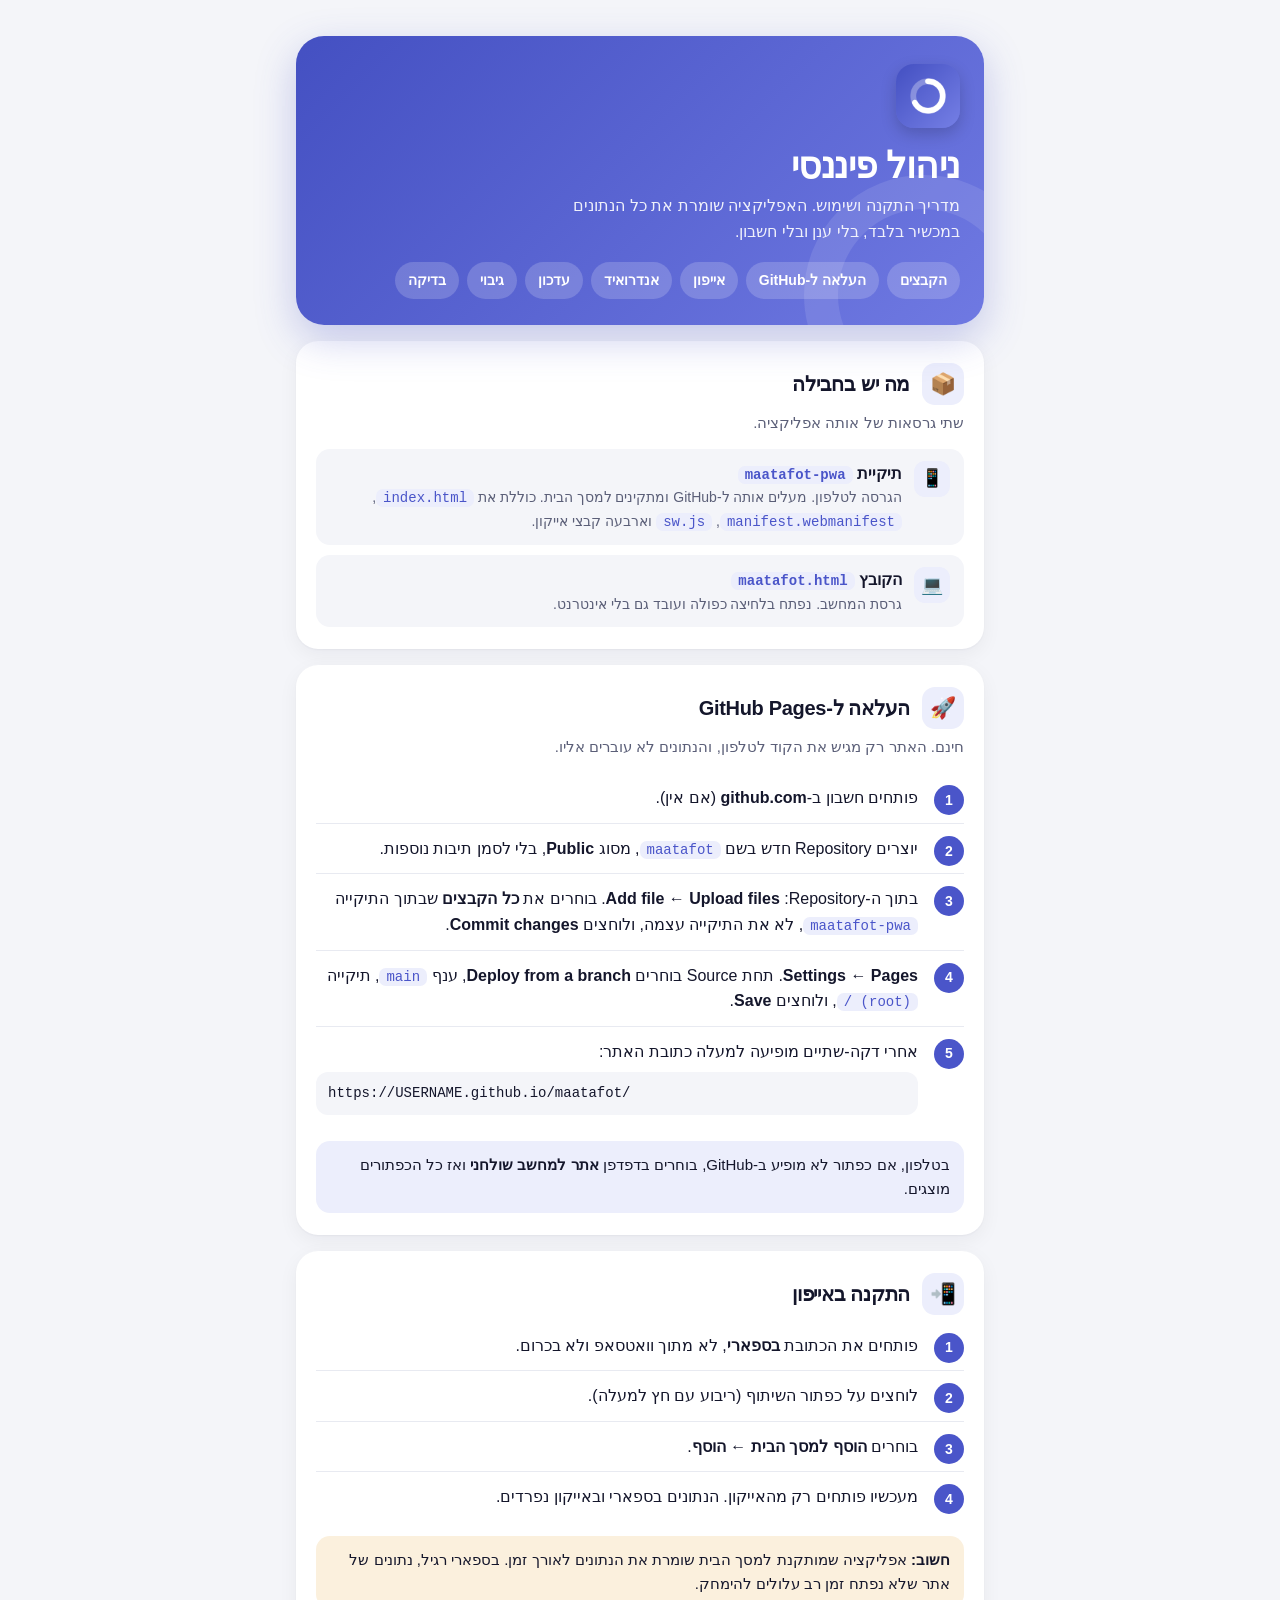
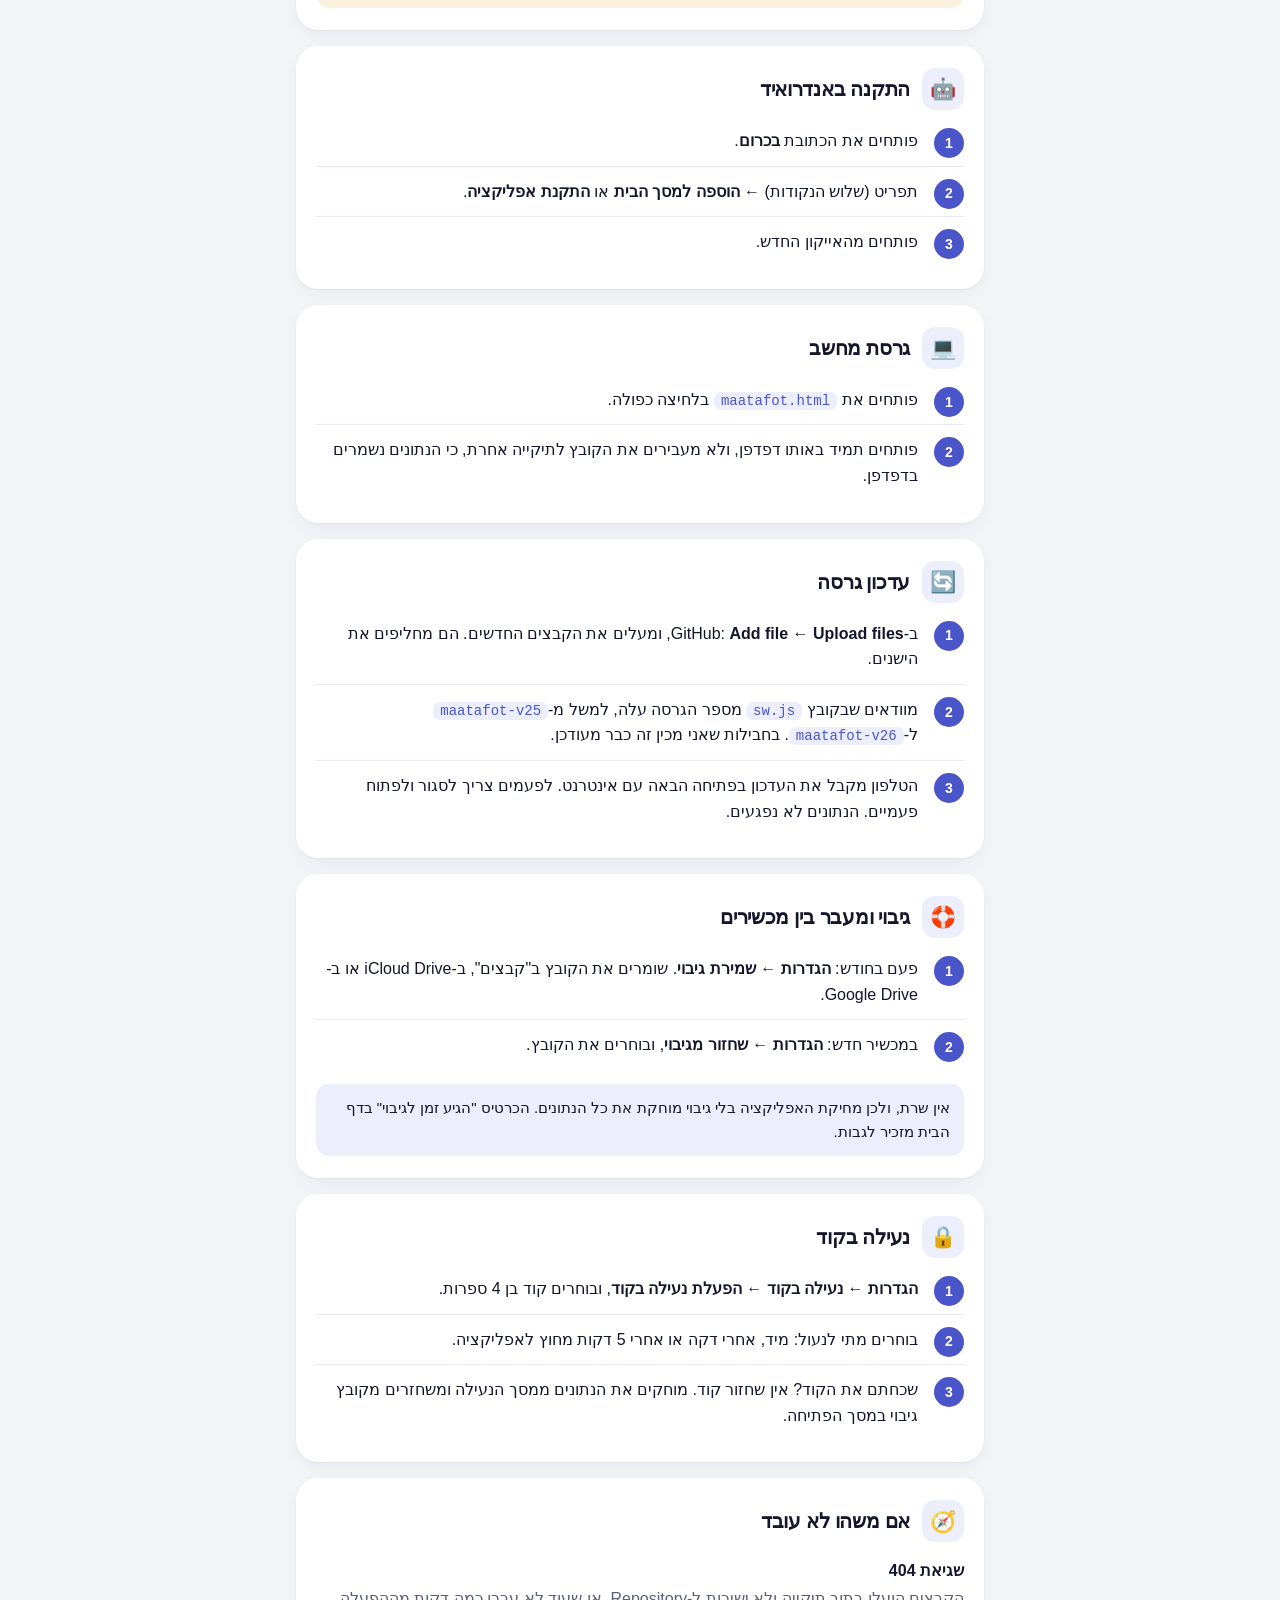
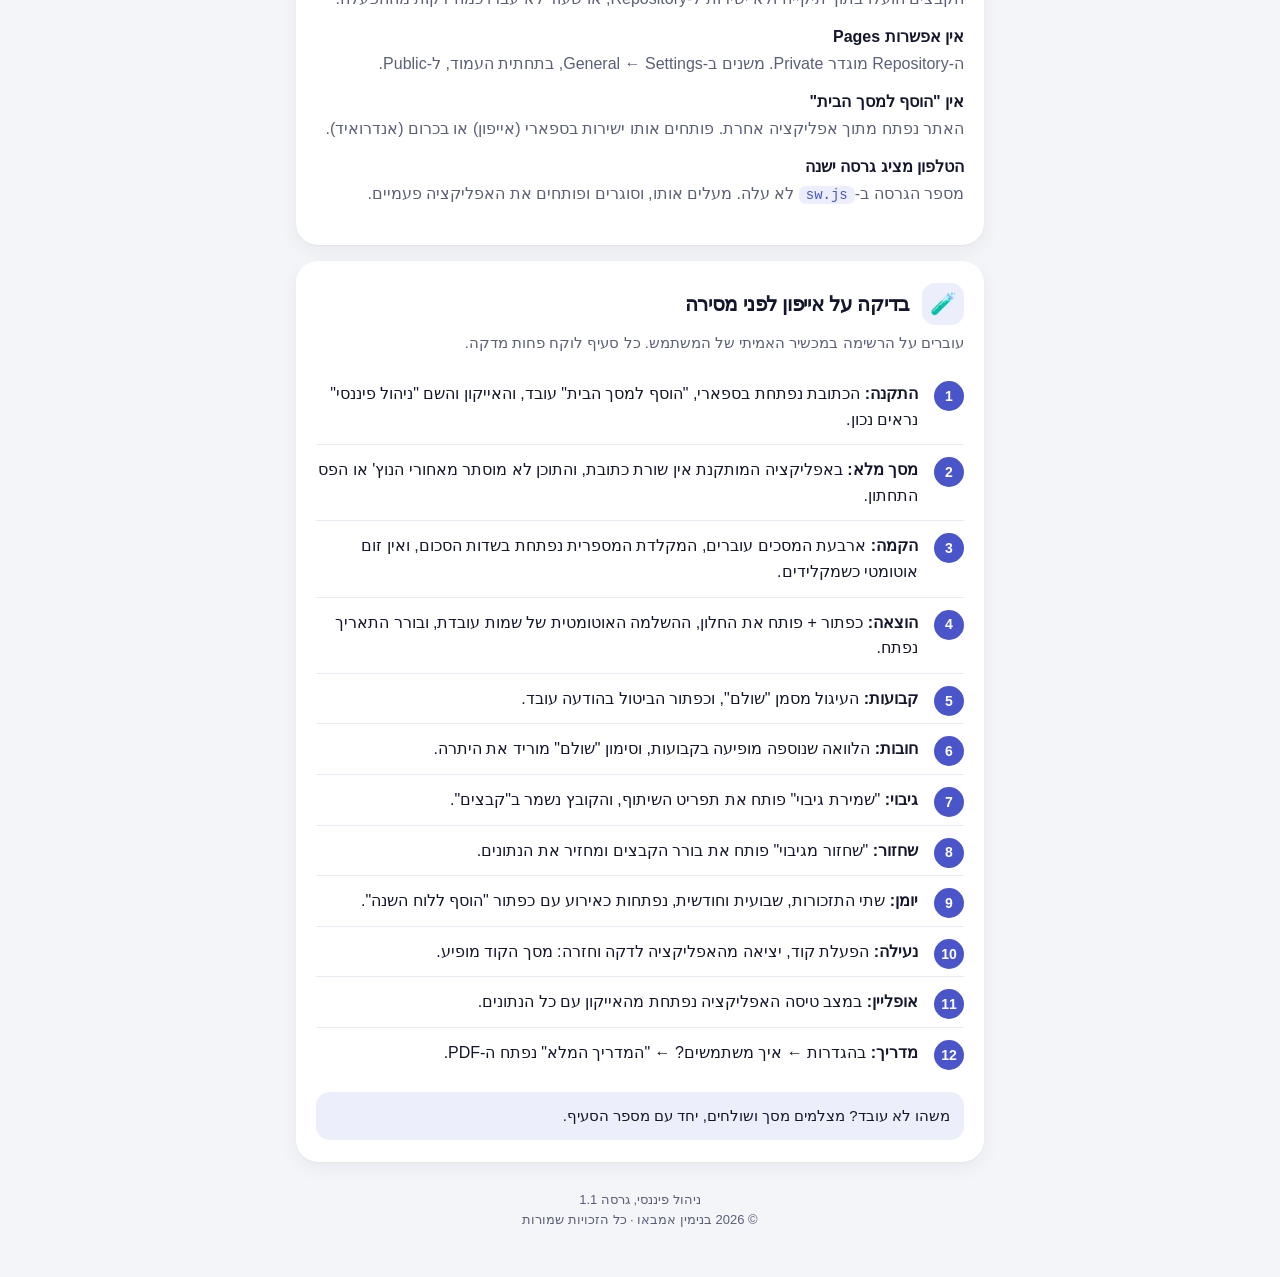
==== commit 0a43c1a2: "Rename the product to "ניהול פיננסי" - App: page title, home-screen name, welcome screen, header, lo" ====
--- a/install-guide.html
+++ b/install-guide.html
@@ -1,10 +1,10 @@
 <!DOCTYPE html>
-<!-- ניהול תקציב · © 2026 בנימין אמבאו · כל הזכויות שמורות -->
+<!-- ניהול פיננסי · © 2026 בנימין אמבאו · כל הזכויות שמורות -->
 <html lang="he" dir="rtl">
 <head>
 <meta charset="UTF-8">
 <meta name="viewport" content="width=device-width, initial-scale=1, viewport-fit=cover">
-<title>ניהול תקציב – מדריך התקנה</title>
+<title>ניהול פיננסי – מדריך התקנה</title>
 <link rel="icon" type="image/png" href="[data-uri]">
 <style>
 :root{
@@ -80,7 +80,7 @@
 
 <header class="hero">
   <img class="logo" alt="" src="[data-uri]">
-  <h1>ניהול תקציב</h1>
+  <h1>ניהול פיננסי</h1>
   <p>מדריך התקנה ושימוש. האפליקציה שומרת את כל הנתונים במכשיר בלבד, בלי ענן ובלי חשבון.</p>
   <nav class="chips" aria-label="תוכן המדריך">
     <a href="#files">הקבצים</a><a href="#github">העלאה ל-GitHub</a><a href="#iphone">אייפון</a><a href="#android">אנדרואיד</a><a href="#update">עדכון</a><a href="#backup">גיבוי</a><a href="#checklist">בדיקה</a>
@@ -178,7 +178,7 @@
   <div class="card-head"><span class="ic">🧪</span><h2>בדיקה על אייפון לפני מסירה</h2></div>
   <p class="sub">עוברים על הרשימה במכשיר האמיתי של המשתמש. כל סעיף לוקח פחות מדקה.</p>
   <ol class="steps">
-    <li><b>התקנה:</b> הכתובת נפתחת בספארי, "הוסף למסך הבית" עובד, והאייקון והשם "ניהול תקציב" נראים נכון.</li>
+    <li><b>התקנה:</b> הכתובת נפתחת בספארי, "הוסף למסך הבית" עובד, והאייקון והשם "ניהול פיננסי" נראים נכון.</li>
     <li><b>מסך מלא:</b> באפליקציה המותקנת אין שורת כתובת, והתוכן לא מוסתר מאחורי הנוץ' או הפס התחתון.</li>
     <li><b>הקמה:</b> ארבעת המסכים עוברים, המקלדת המספרית נפתחת בשדות הסכום, ואין זום אוטומטי כשמקלידים.</li>
     <li><b>הוצאה:</b> כפתור + פותח את החלון, ההשלמה האוטומטית של שמות עובדת, ובורר התאריך נפתח.</li>
@@ -194,7 +194,7 @@
   <div class="note">משהו לא עובד? מצלמים מסך ושולחים, יחד עם מספר הסעיף.</div>
 </section>
 
-<footer>ניהול תקציב, גרסה 1.1<br>© 2026 בנימין אמבאו · כל הזכויות שמורות</footer>
+<footer>ניהול פיננסי, גרסה 1.1<br>© 2026 בנימין אמבאו · כל הזכויות שמורות</footer>
 </div>
 </body>
 </html>
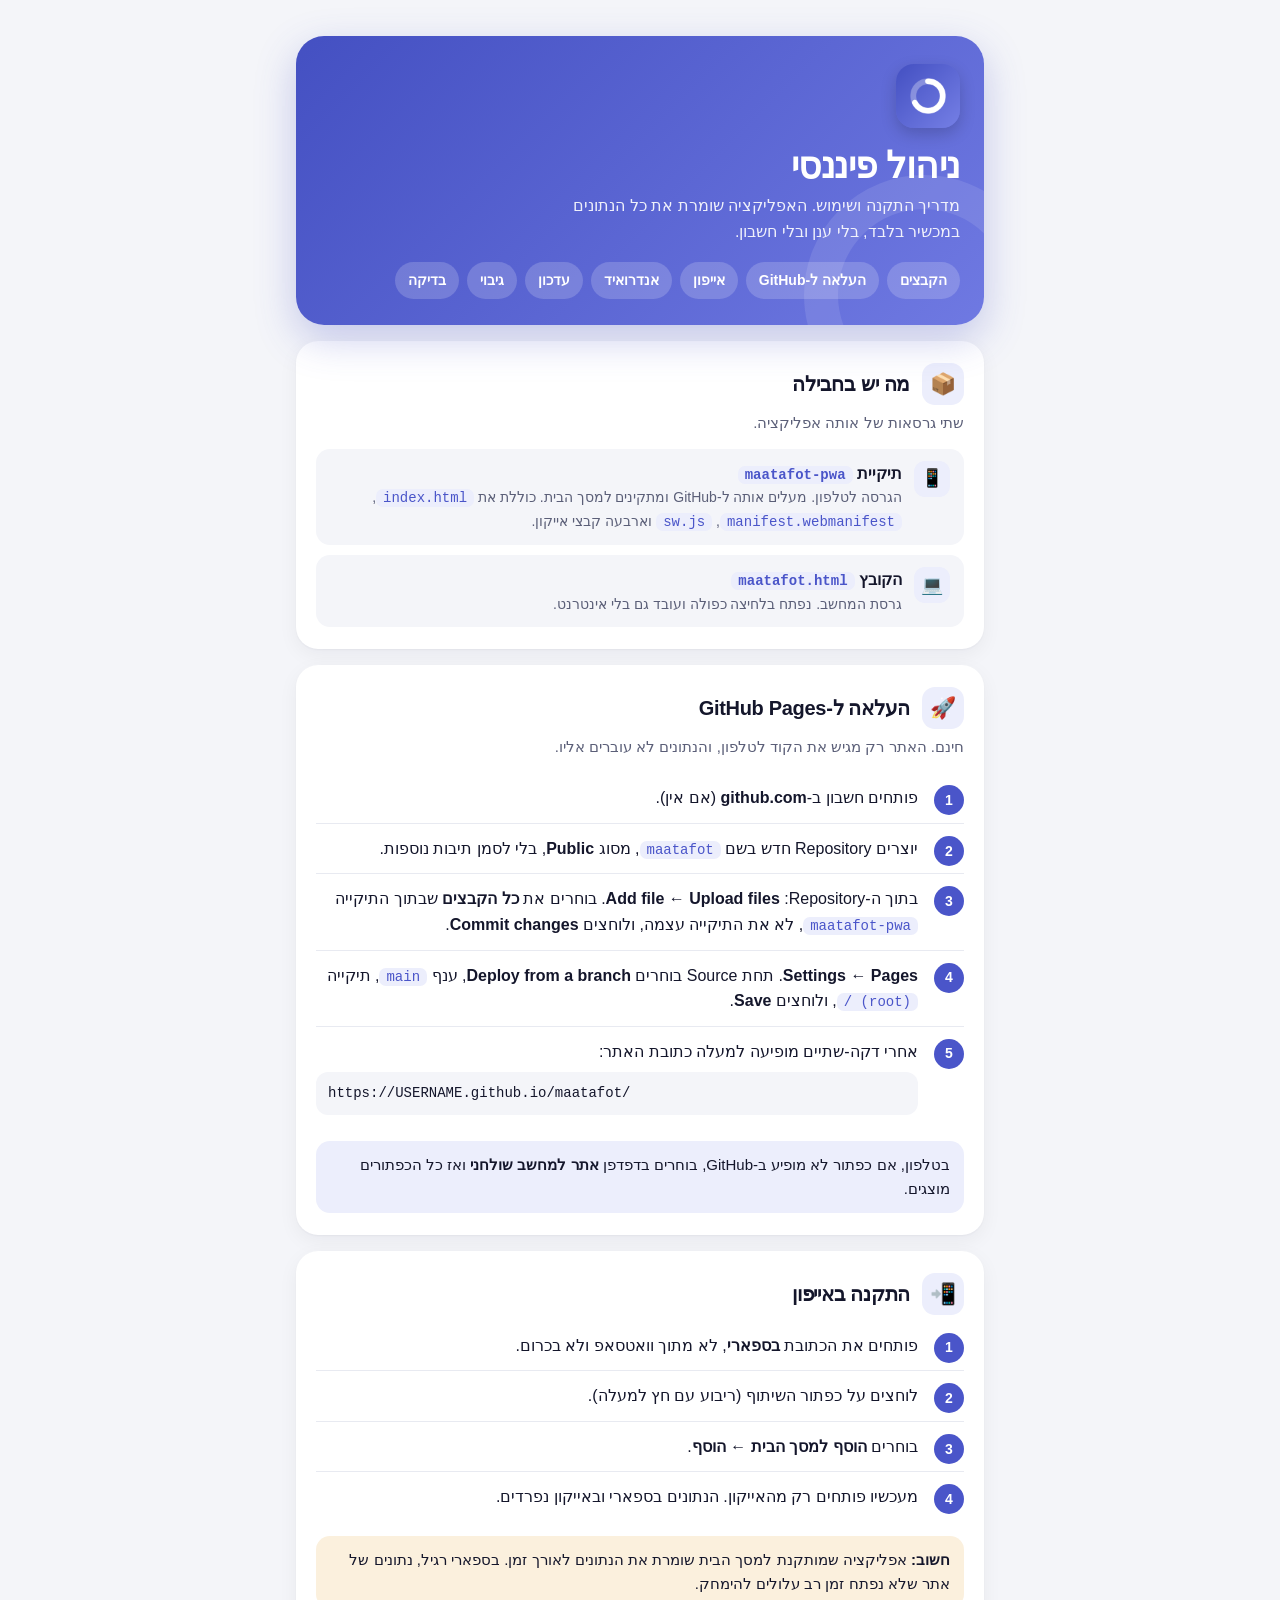
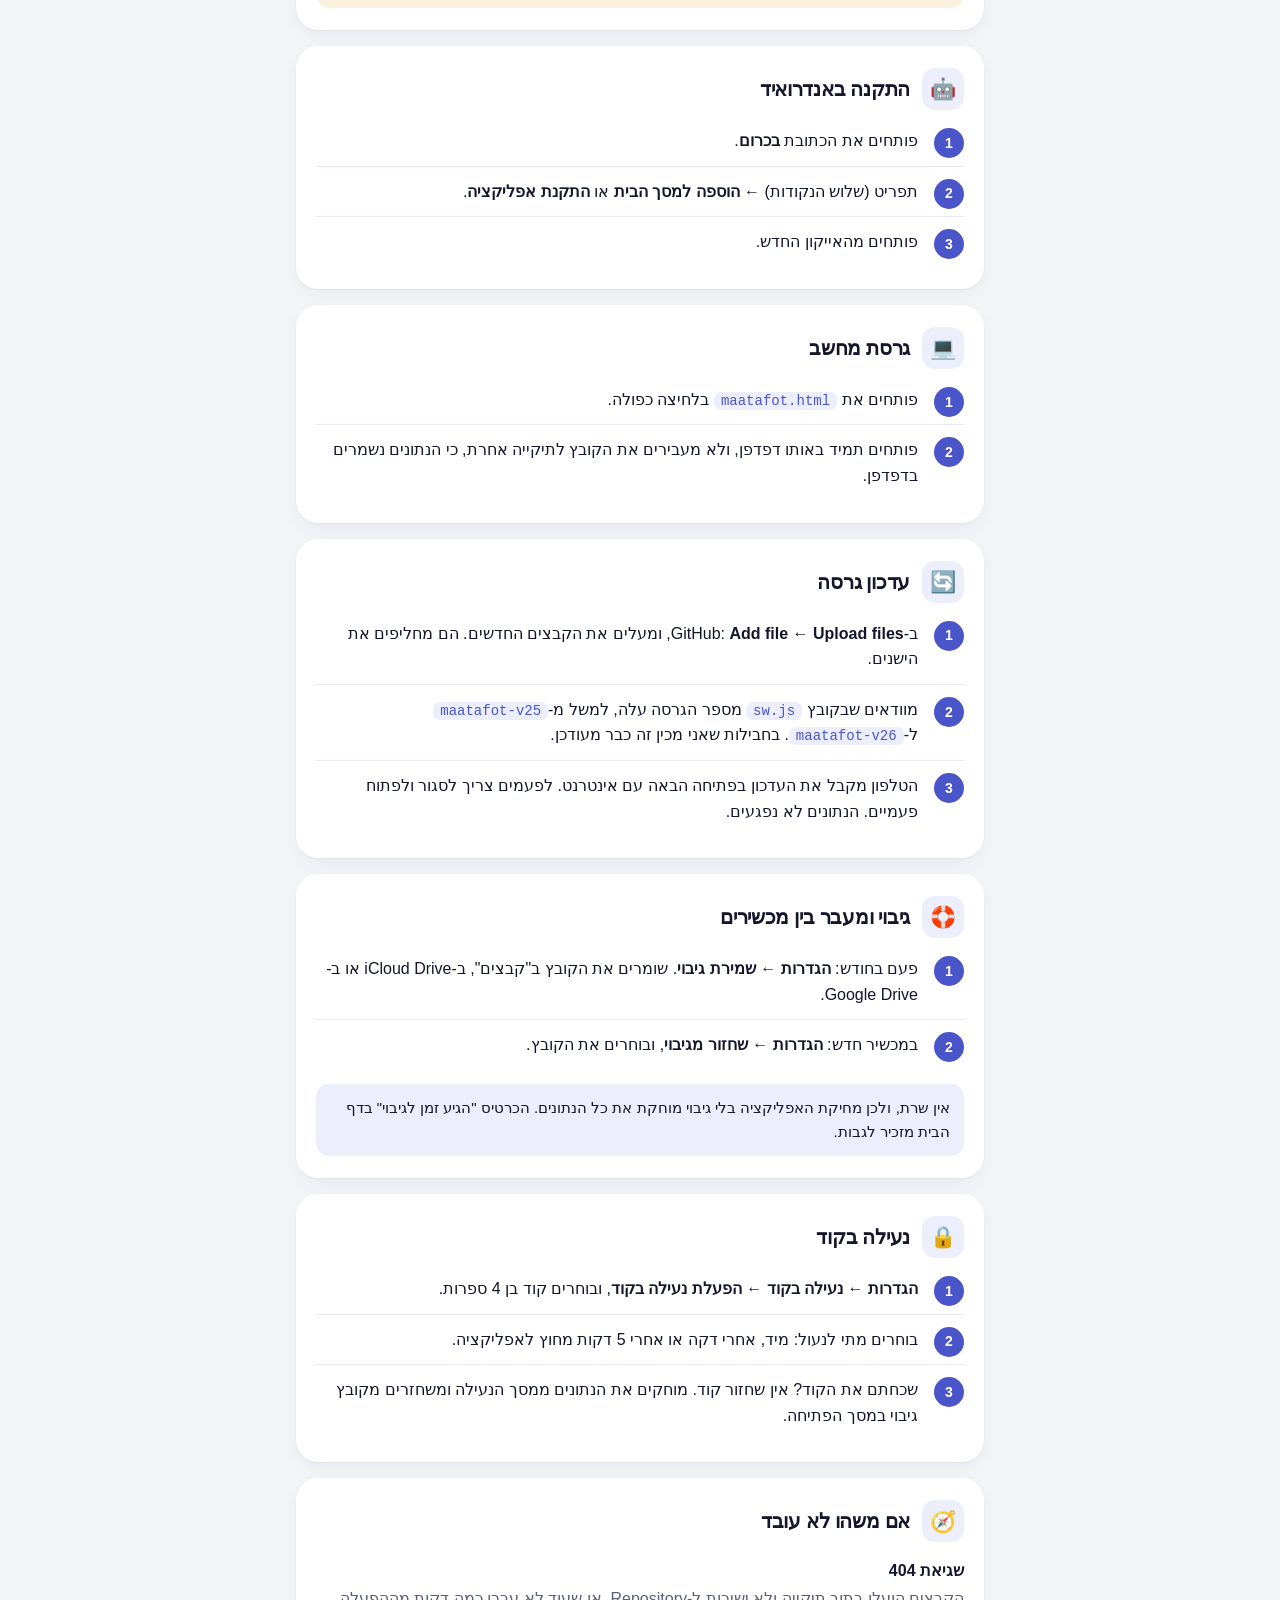
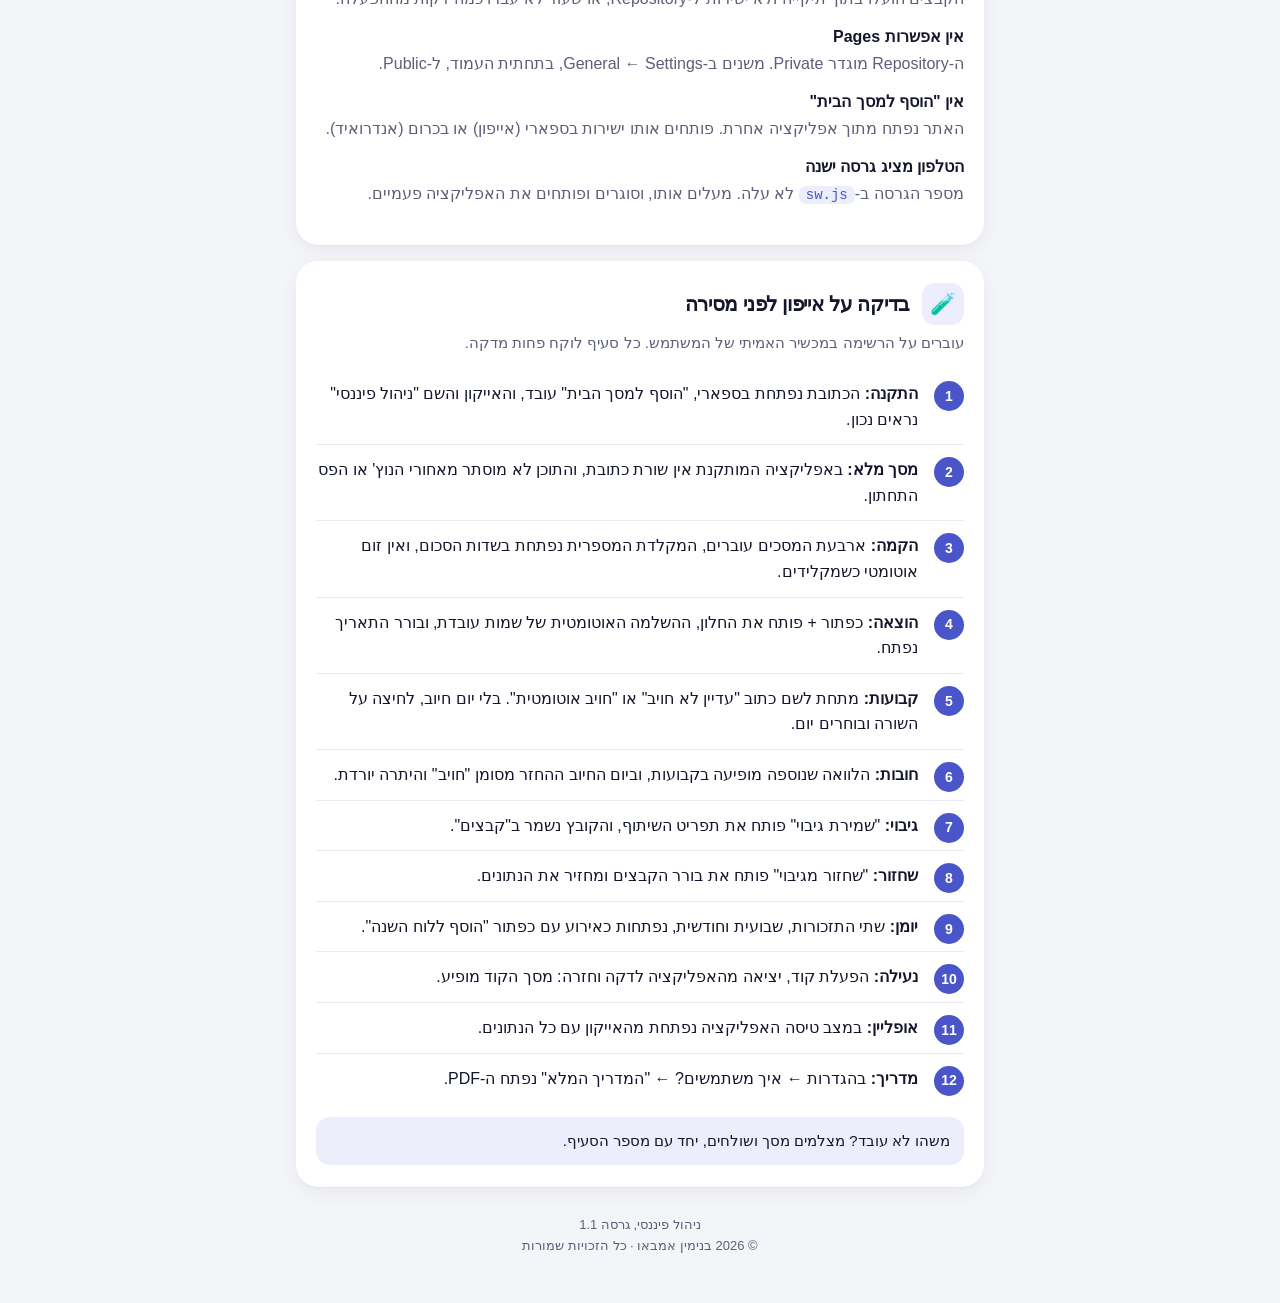
==== commit 41033ae6: "Docs follow the new setup: Excel sheet 9, Excel guide, install guide, main guide Sheet 9 lists the s" ====
--- a/install-guide.html
+++ b/install-guide.html
@@ -182,8 +182,8 @@
     <li><b>מסך מלא:</b> באפליקציה המותקנת אין שורת כתובת, והתוכן לא מוסתר מאחורי הנוץ' או הפס התחתון.</li>
     <li><b>הקמה:</b> ארבעת המסכים עוברים, המקלדת המספרית נפתחת בשדות הסכום, ואין זום אוטומטי כשמקלידים.</li>
     <li><b>הוצאה:</b> כפתור + פותח את החלון, ההשלמה האוטומטית של שמות עובדת, ובורר התאריך נפתח.</li>
-    <li><b>קבועות:</b> העיגול מסמן "שולם", וכפתור הביטול בהודעה עובד.</li>
-    <li><b>חובות:</b> הלוואה שנוספה מופיעה בקבועות, וסימון "שולם" מוריד את היתרה.</li>
+    <li><b>קבועות:</b> מתחת לשם כתוב "עדיין לא חויב" או "חויב אוטומטית". בלי יום חיוב, לחיצה על השורה ובוחרים יום.</li>
+    <li><b>חובות:</b> הלוואה שנוספה מופיעה בקבועות, וביום החיוב ההחזר מסומן "חויב" והיתרה יורדת.</li>
     <li><b>גיבוי:</b> "שמירת גיבוי" פותח את תפריט השיתוף, והקובץ נשמר ב"קבצים".</li>
     <li><b>שחזור:</b> "שחזור מגיבוי" פותח את בורר הקבצים ומחזיר את הנתונים.</li>
     <li><b>יומן:</b> שתי התזכורות, שבועית וחודשית, נפתחות כאירוע עם כפתור "הוסף ללוח השנה".</li>
